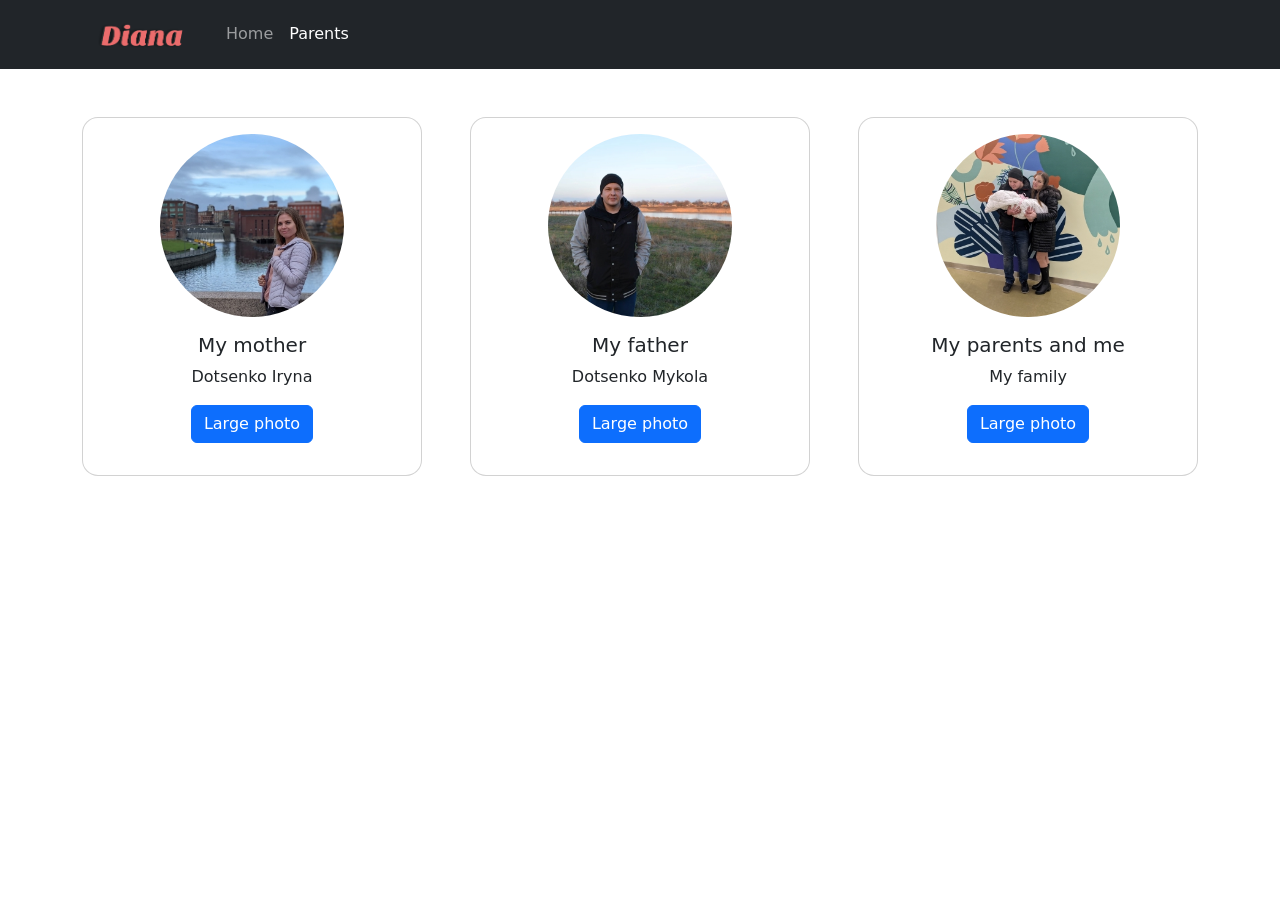
==== places.html @ b19a14c4 "Add files via upload" ====
<!DOCTYPE html>
<html lang="en">
  <head>
    <meta charset="UTF-8" />
    <meta name="viewport" content="width=device-width, initial-scale=1.0" />
    <title>My parents</title>
    <link
      rel="stylesheet"
      href="https://cdn.jsdelivr.net/npm/bootstrap@5.3.0-alpha2/dist/css/bootstrap.min.css"
      rel="stylesheet"
      integrity="sha384-aFq/bzH65dt+w6FI2ooMVUpc+21e0SRygnTpmBvdBgSdnuTN7QbdgL+OapgHtvPp"
      crossorigin="anonymous"
    />
    <script src="	https://cdn.jsdelivr.net/npm/bootstrap@5.3.0-alpha2/dist/js/bootstrap.bundle.min.js"></script>
    <link rel="apple-touch-icon" sizes="180x180" href="/apple-touch-icon.png" />
    <link rel="icon" type="image/png" sizes="32x32" href="/favicon-32x32.png" />
    <link rel="icon" type="image/png" sizes="16x16" href="/favicon-16x16.png" />
    <link rel="manifest" href="/site.webmanifest" />
    <style>
      .card {
        border-radius: 1em;
        text-align: center;
        padding: 1em;
      }
      .card:hover {
        background-color: rgba(0, 0, 0, 0.1);
      }
      .card img {
        border-radius: 50%;
        width: 60%;
        margin: auto;
      }
    </style>
  </head>
  <body>
    <nav class="navbar navbar-expand-lg navbar-dark bg-dark">
      <div class="container">
        <a class="navbar-brand p-0" href="/"
          ><img src="logo.png" alt="Logo" width="120"
        /></a>
        <button
          class="navbar-toggler"
          type="button"
          data-bs-toggle="collapse"
          data-bs-target="#navbarNav"
          aria-controls="navbarNav"
          aria-expanded="false"
          aria-label="Toggle navigation"
        >
          <span class="navbar-toggler-icon"></span>
        </button>
        <div class="collapse navbar-collapse" id="navbarNav">
          <ul class="navbar-nav">
            <li class="nav-item">
              <a class="nav-link" aria-current="page" href="#">Home</a>
            </li>
            <li class="nav-item">
              <a class="nav-link active" href="#">Parents</a>
            </li>
          </ul>
        </div>
      </div>
    </nav>
    <div class="container my-5">
      <div class="row row-cols-1 row-cols-md-2 row-cols-lg-3 g-5">
        <div class="col">
          <div class="card">
            <img src="img1.jpg" class="card-img-top" alt="My image" />
            <div class="card-body">
              <h5 class="card-title">My mother</h5>
              <p class="card-text">Dotsenko Iryna</p>
              <a href="img1-1.jpg" target="_blank" class="btn btn-primary"
                >Large photo</a
              >
            </div>
          </div>
        </div>
        <div class="col">
          <div class="card">
            <img src="img2.jpg" class="card-img-top" alt="My image" />
            <div class="card-body">
              <h5 class="card-title">My father</h5>
              <p class="card-text">Dotsenko Mykola</p>
              <a href="img2-2.jpg" target="_blank" class="btn btn-primary"
                >Large photo</a
              >
            </div>
          </div>
        </div>
        <div class="col">
          <div class="card">
            <img src="img3.jpg" class="card-img-top" alt="My image" />
            <div class="card-body">
              <h5 class="card-title">My parents and me</h5>
              <p class="card-text">My family</p>
              <a href="img3-3.jpg" target="_blank" class="btn btn-primary"
                >Large photo</a
              >
            </div>
          </div>
        </div>
      </div>
    </div>
  </body>
</html>
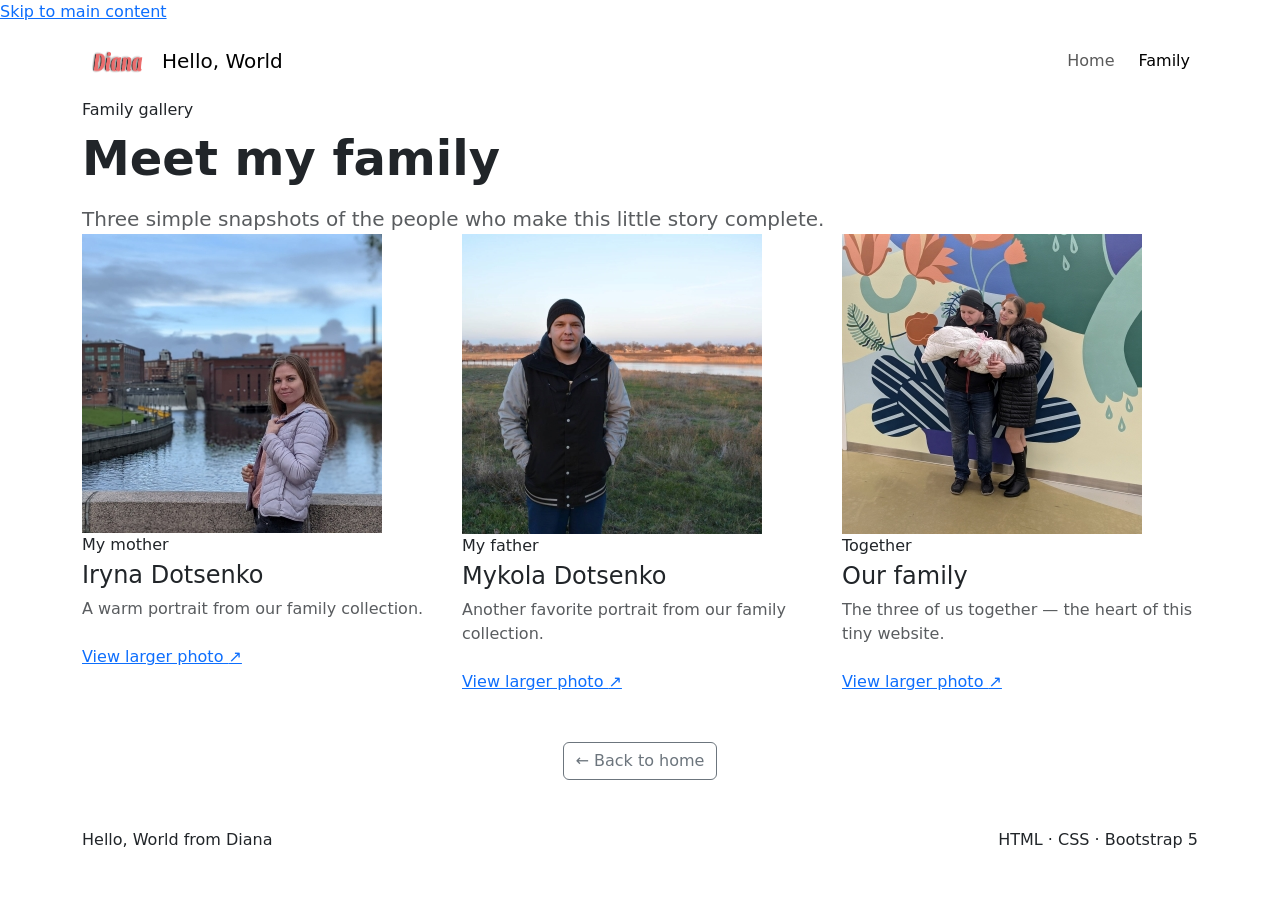
==== commit 37ba1304: "Redesign family gallery" ====
--- a/places.html
+++ b/places.html
@@ -1,105 +1,205 @@
-<!DOCTYPE html>
-<html lang="en">
-  <head>
-    <meta charset="UTF-8" />
-    <meta name="viewport" content="width=device-width, initial-scale=1.0" />
-    <title>My parents</title>
-    <link
-      rel="stylesheet"
-      href="https://cdn.jsdelivr.net/npm/bootstrap@5.3.0-alpha2/dist/css/bootstrap.min.css"
-      rel="stylesheet"
-      integrity="sha384-aFq/bzH65dt+w6FI2ooMVUpc+21e0SRygnTpmBvdBgSdnuTN7QbdgL+OapgHtvPp"
-      crossorigin="anonymous"
-    />
-    <script src="	https://cdn.jsdelivr.net/npm/bootstrap@5.3.0-alpha2/dist/js/bootstrap.bundle.min.js"></script>
-    <link rel="apple-touch-icon" sizes="180x180" href="/apple-touch-icon.png" />
-    <link rel="icon" type="image/png" sizes="32x32" href="/favicon-32x32.png" />
-    <link rel="icon" type="image/png" sizes="16x16" href="/favicon-16x16.png" />
-    <link rel="manifest" href="/site.webmanifest" />
-    <style>
-      .card {
-        border-radius: 1em;
-        text-align: center;
-        padding: 1em;
-      }
-      .card:hover {
-        background-color: rgba(0, 0, 0, 0.1);
-      }
-      .card img {
-        border-radius: 50%;
-        width: 60%;
-        margin: auto;
-      }
-    </style>
-  </head>
-  <body>
-    <nav class="navbar navbar-expand-lg navbar-dark bg-dark">
-      <div class="container">
-        <a class="navbar-brand p-0" href="/"
-          ><img src="logo.png" alt="Logo" width="120"
-        /></a>
-        <button
-          class="navbar-toggler"
-          type="button"
-          data-bs-toggle="collapse"
-          data-bs-target="#navbarNav"
-          aria-controls="navbarNav"
-          aria-expanded="false"
-          aria-label="Toggle navigation"
-        >
-          <span class="navbar-toggler-icon"></span>
-        </button>
-        <div class="collapse navbar-collapse" id="navbarNav">
-          <ul class="navbar-nav">
-            <li class="nav-item">
-              <a class="nav-link" aria-current="page" href="#">Home</a>
-            </li>
-            <li class="nav-item">
-              <a class="nav-link active" href="#">Parents</a>
-            </li>
-          </ul>
-        </div>
-      </div>
-    </nav>
-    <div class="container my-5">
-      <div class="row row-cols-1 row-cols-md-2 row-cols-lg-3 g-5">
-        <div class="col">
-          <div class="card">
-            <img src="img1.jpg" class="card-img-top" alt="My image" />
-            <div class="card-body">
-              <h5 class="card-title">My mother</h5>
-              <p class="card-text">Dotsenko Iryna</p>
-              <a href="img1-1.jpg" target="_blank" class="btn btn-primary"
-                >Large photo</a
-              >
-            </div>
-          </div>
-        </div>
-        <div class="col">
-          <div class="card">
-            <img src="img2.jpg" class="card-img-top" alt="My image" />
-            <div class="card-body">
-              <h5 class="card-title">My father</h5>
-              <p class="card-text">Dotsenko Mykola</p>
-              <a href="img2-2.jpg" target="_blank" class="btn btn-primary"
-                >Large photo</a
-              >
-            </div>
-          </div>
-        </div>
-        <div class="col">
-          <div class="card">
-            <img src="img3.jpg" class="card-img-top" alt="My image" />
-            <div class="card-body">
-              <h5 class="card-title">My parents and me</h5>
-              <p class="card-text">My family</p>
-              <a href="img3-3.jpg" target="_blank" class="btn btn-primary"
-                >Large photo</a
-              >
-            </div>
-          </div>
-        </div>
-      </div>
-    </div>
-  </body>
-</html>
+<!doctype html>
+<html lang="en">
+  <head>
+    <meta charset="utf-8">
+    <meta name="viewport" content="width=device-width, initial-scale=1">
+    <meta
+      name="description"
+      content="Meet Diana's family in this small, responsive family photo gallery."
+    >
+    <meta name="theme-color" content="#f7f3ee">
+    <title>Family | Hello, World from Diana</title>
+
+    <link rel="apple-touch-icon" sizes="180x180" href="apple-touch-icon.png">
+    <link rel="icon" type="image/png" sizes="32x32" href="favicon-32x32.png">
+    <link rel="icon" type="image/png" sizes="16x16" href="favicon-16x16.png">
+    <link rel="manifest" href="site.webmanifest">
+
+    <link
+      href="https://cdn.jsdelivr.net/npm/bootstrap@5.3.8/dist/css/bootstrap.min.css"
+      rel="stylesheet"
+      integrity="sha384-sRIl4kxILFvY47J16cr9ZwB07vP4J8+LH7qKQnuqkuIAvNWLzeN8tE5YBujZqJLB"
+      crossorigin="anonymous"
+    >
+    <link rel="stylesheet" href="styles.css">
+  </head>
+  <body>
+    <a class="skip-link" href="#main-content">Skip to main content</a>
+
+    <header class="site-header">
+      <nav class="navbar navbar-expand-md" aria-label="Primary navigation">
+        <div class="container">
+          <a class="navbar-brand d-flex align-items-center gap-2" href="index.html" aria-label="Hello, World from Diana — home">
+            <img class="brand-mark" src="logo.png" alt="" width="72" height="48">
+            <span>Hello, World</span>
+          </a>
+
+          <button
+            class="navbar-toggler"
+            type="button"
+            data-bs-toggle="collapse"
+            data-bs-target="#primaryNav"
+            aria-controls="primaryNav"
+            aria-expanded="false"
+            aria-label="Toggle navigation"
+          >
+            <span class="navbar-toggler-icon"></span>
+          </button>
+
+          <div class="collapse navbar-collapse" id="primaryNav">
+            <ul class="navbar-nav ms-auto align-items-md-center gap-md-2">
+              <li class="nav-item">
+                <a class="nav-link" href="index.html">Home</a>
+              </li>
+              <li class="nav-item">
+                <a class="nav-link active" aria-current="page" href="places.html">Family</a>
+              </li>
+            </ul>
+          </div>
+        </div>
+      </nav>
+    </header>
+
+    <main id="main-content">
+      <section class="page-intro">
+        <div class="container">
+          <div class="section-heading">
+            <p class="eyebrow mb-2">Family gallery</p>
+            <h1 class="display-5 fw-semibold mb-3">Meet my family</h1>
+            <p class="lead text-body-secondary mb-0">
+              Three simple snapshots of the people who make this little story complete.
+            </p>
+          </div>
+        </div>
+      </section>
+
+      <section class="pb-5" aria-label="Family photos">
+        <div class="container">
+          <div class="row g-4">
+            <div class="col-md-6 col-xl-4">
+              <article class="family-card h-100">
+                <a
+                  class="family-image-link"
+                  href="img1-1.jpg"
+                  target="_blank"
+                  rel="noopener noreferrer"
+                  aria-label="Open a larger photo of Iryna"
+                >
+                  <img
+                    class="family-image"
+                    src="img1.jpg"
+                    alt="Iryna, Diana's mother"
+                    loading="lazy"
+                    decoding="async"
+                  >
+                </a>
+                <div class="family-card-body">
+                  <p class="family-role mb-1">My mother</p>
+                  <h2 class="h4 mb-2">Iryna Dotsenko</h2>
+                  <p class="text-body-secondary mb-4">
+                    A warm portrait from our family collection.
+                  </p>
+                  <a
+                    class="card-link"
+                    href="img1-1.jpg"
+                    target="_blank"
+                    rel="noopener noreferrer"
+                  >
+                    View larger photo <span aria-hidden="true">↗</span>
+                  </a>
+                </div>
+              </article>
+            </div>
+
+            <div class="col-md-6 col-xl-4">
+              <article class="family-card h-100">
+                <a
+                  class="family-image-link"
+                  href="img2-2.jpg"
+                  target="_blank"
+                  rel="noopener noreferrer"
+                  aria-label="Open a larger photo of Mykola"
+                >
+                  <img
+                    class="family-image"
+                    src="img2.jpg"
+                    alt="Mykola, Diana's father"
+                    loading="lazy"
+                    decoding="async"
+                  >
+                </a>
+                <div class="family-card-body">
+                  <p class="family-role mb-1">My father</p>
+                  <h2 class="h4 mb-2">Mykola Dotsenko</h2>
+                  <p class="text-body-secondary mb-4">
+                    Another favorite portrait from our family collection.
+                  </p>
+                  <a
+                    class="card-link"
+                    href="img2-2.jpg"
+                    target="_blank"
+                    rel="noopener noreferrer"
+                  >
+                    View larger photo <span aria-hidden="true">↗</span>
+                  </a>
+                </div>
+              </article>
+            </div>
+
+            <div class="col-md-12 col-xl-4">
+              <article class="family-card h-100">
+                <a
+                  class="family-image-link"
+                  href="img3-3.jpg"
+                  target="_blank"
+                  rel="noopener noreferrer"
+                  aria-label="Open a larger family photo"
+                >
+                  <img
+                    class="family-image"
+                    src="img3.jpg"
+                    alt="Diana together with her parents"
+                    loading="lazy"
+                    decoding="async"
+                  >
+                </a>
+                <div class="family-card-body">
+                  <p class="family-role mb-1">Together</p>
+                  <h2 class="h4 mb-2">Our family</h2>
+                  <p class="text-body-secondary mb-4">
+                    The three of us together — the heart of this tiny website.
+                  </p>
+                  <a
+                    class="card-link"
+                    href="img3-3.jpg"
+                    target="_blank"
+                    rel="noopener noreferrer"
+                  >
+                    View larger photo <span aria-hidden="true">↗</span>
+                  </a>
+                </div>
+              </article>
+            </div>
+          </div>
+
+          <div class="text-center mt-5">
+            <a class="btn btn-outline-secondary" href="index.html">← Back to home</a>
+          </div>
+        </div>
+      </section>
+    </main>
+
+    <footer class="site-footer">
+      <div class="container d-flex flex-column flex-sm-row justify-content-between align-items-sm-center gap-2">
+        <p class="mb-0">Hello, World from Diana</p>
+        <p class="mb-0 footer-meta">HTML · CSS · Bootstrap 5</p>
+      </div>
+    </footer>
+
+    <script
+      src="https://cdn.jsdelivr.net/npm/bootstrap@5.3.8/dist/js/bootstrap.bundle.min.js"
+      integrity="sha384-FKyoEForCGlyvwx9Hj09JcYn3nv7wiPVlz7YYwJrWVcXK/BmnVDxM+D2scQbITxI"
+      crossorigin="anonymous"
+    ></script>
+  </body>
+</html>
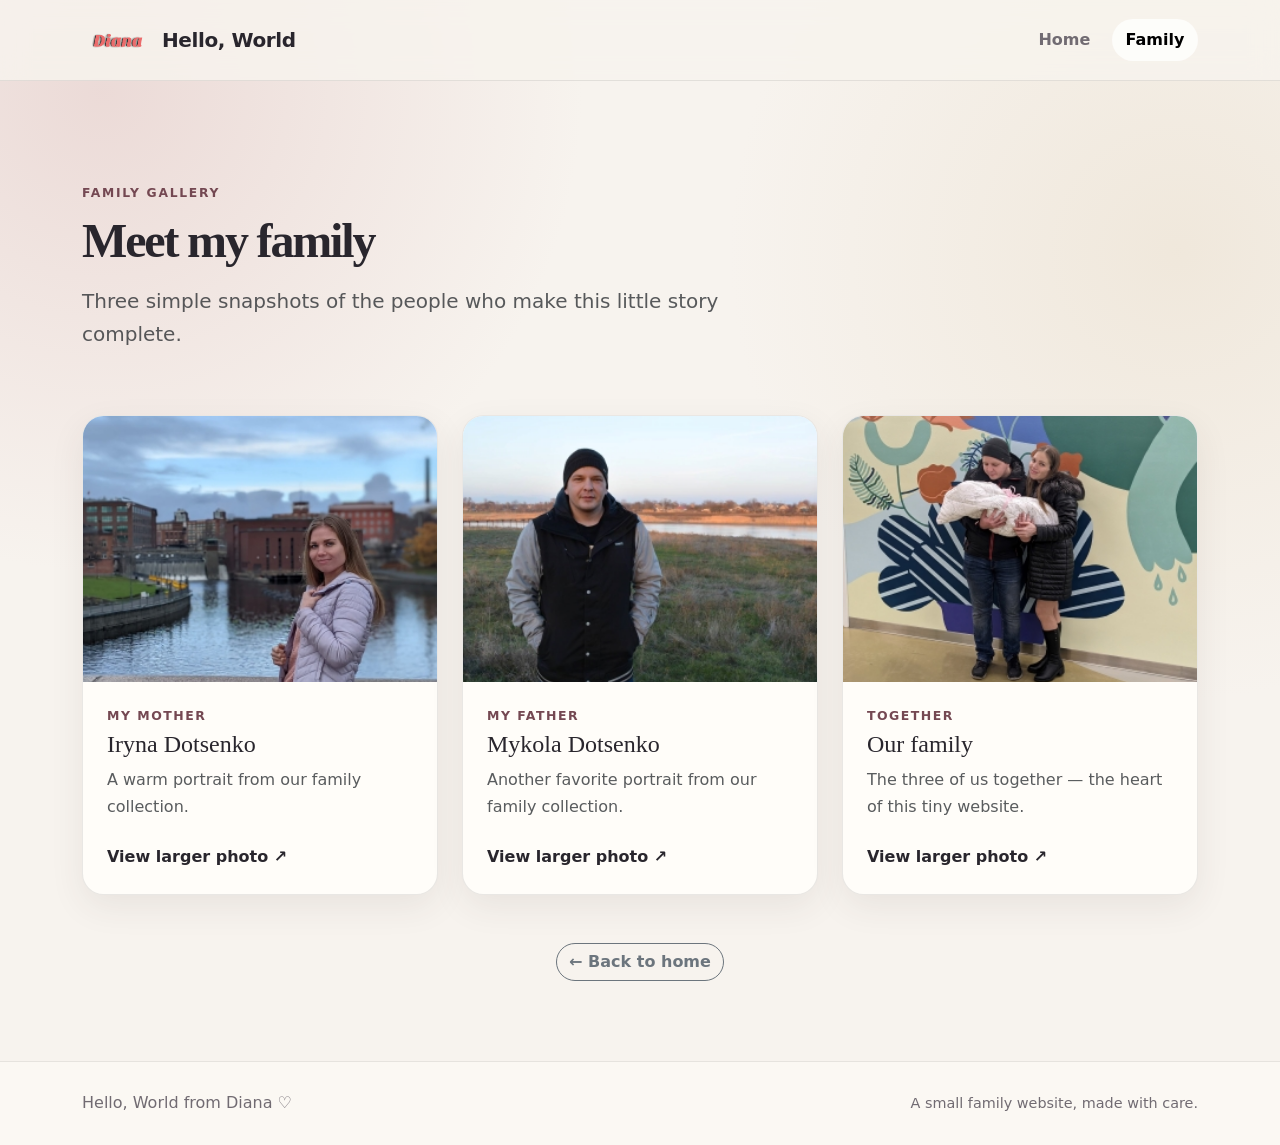
==== commit 378c689e: "Align family page tone and accessibility" ====
--- a/places.html
+++ b/places.html
@@ -5,9 +5,25 @@
     <meta name="viewport" content="width=device-width, initial-scale=1">
     <meta
       name="description"
-      content="Meet Diana's family in this small, responsive family photo gallery."
-    >
+      content="Meet Diana's family in this small, warm and responsive family photo gallery."
+    >
+    <meta name="robots" content="index,follow">
     <meta name="theme-color" content="#f7f3ee">
+    <meta name="color-scheme" content="light">
+
+    <meta property="og:title" content="Family | Hello, World from Diana">
+    <meta
+      property="og:description"
+      content="Meet the people at the heart of Diana's little family website."
+    >
+    <meta property="og:type" content="website">
+    <meta name="twitter:card" content="summary">
+    <meta name="twitter:title" content="Family | Hello, World from Diana">
+    <meta
+      name="twitter:description"
+      content="Meet the people at the heart of Diana's little family website."
+    >
+
     <title>Family | Hello, World from Diana</title>
 
     <link rel="apple-touch-icon" sizes="180x180" href="apple-touch-icon.png">
@@ -29,7 +45,11 @@
     <header class="site-header">
       <nav class="navbar navbar-expand-md" aria-label="Primary navigation">
         <div class="container">
-          <a class="navbar-brand d-flex align-items-center gap-2" href="index.html" aria-label="Hello, World from Diana — home">
+          <a
+            class="navbar-brand d-flex align-items-center gap-2"
+            href="index.html"
+            aria-label="Hello, World from Diana — home"
+          >
             <img class="brand-mark" src="logo.png" alt="" width="72" height="48">
             <span>Hello, World</span>
           </a>
@@ -52,7 +72,9 @@
                 <a class="nav-link" href="index.html">Home</a>
               </li>
               <li class="nav-item">
-                <a class="nav-link active" aria-current="page" href="places.html">Family</a>
+                <a class="nav-link active" aria-current="page" href="places.html">
+                  Family
+                </a>
               </li>
             </ul>
           </div>
@@ -83,7 +105,7 @@
                   href="img1-1.jpg"
                   target="_blank"
                   rel="noopener noreferrer"
-                  aria-label="Open a larger photo of Iryna"
+                  aria-label="Open a larger photo of Iryna in a new tab"
                 >
                   <img
                     class="family-image"
@@ -104,8 +126,10 @@
                     href="img1-1.jpg"
                     target="_blank"
                     rel="noopener noreferrer"
+                    aria-label="View a larger photo of Iryna in a new tab"
                   >
                     View larger photo <span aria-hidden="true">↗</span>
+                    <span class="visually-hidden">(opens in a new tab)</span>
                   </a>
                 </div>
               </article>
@@ -118,7 +142,7 @@
                   href="img2-2.jpg"
                   target="_blank"
                   rel="noopener noreferrer"
-                  aria-label="Open a larger photo of Mykola"
+                  aria-label="Open a larger photo of Mykola in a new tab"
                 >
                   <img
                     class="family-image"
@@ -139,8 +163,10 @@
                     href="img2-2.jpg"
                     target="_blank"
                     rel="noopener noreferrer"
+                    aria-label="View a larger photo of Mykola in a new tab"
                   >
                     View larger photo <span aria-hidden="true">↗</span>
+                    <span class="visually-hidden">(opens in a new tab)</span>
                   </a>
                 </div>
               </article>
@@ -153,7 +179,7 @@
                   href="img3-3.jpg"
                   target="_blank"
                   rel="noopener noreferrer"
-                  aria-label="Open a larger family photo"
+                  aria-label="Open a larger family photo in a new tab"
                 >
                   <img
                     class="family-image"
@@ -174,8 +200,10 @@
                     href="img3-3.jpg"
                     target="_blank"
                     rel="noopener noreferrer"
+                    aria-label="View a larger family photo in a new tab"
                   >
                     View larger photo <span aria-hidden="true">↗</span>
+                    <span class="visually-hidden">(opens in a new tab)</span>
                   </a>
                 </div>
               </article>
@@ -190,9 +218,11 @@
     </main>
 
     <footer class="site-footer">
-      <div class="container d-flex flex-column flex-sm-row justify-content-between align-items-sm-center gap-2">
-        <p class="mb-0">Hello, World from Diana</p>
-        <p class="mb-0 footer-meta">HTML · CSS · Bootstrap 5</p>
+      <div
+        class="container d-flex flex-column flex-sm-row justify-content-between align-items-sm-center gap-2"
+      >
+        <p class="mb-0">Hello, World from Diana <span aria-hidden="true">♡</span></p>
+        <p class="mb-0 footer-meta">A small family website, made with care.</p>
       </div>
     </footer>
 
--- a/styles.css
+++ b/styles.css
@@ -0,0 +1,486 @@
+:root {
+  --page-bg: #f7f3ee;
+  --surface: #fffdf9;
+  --surface-strong: #ffffff;
+  --ink: #29262d;
+  --muted: #716b72;
+  --brand: #9a6570;
+  --brand-dark: #744852;
+  --brand-soft: #ead7d4;
+  --cream: #eee5d7;
+  --line: rgba(41, 38, 45, 0.1);
+  --shadow-sm: 0 12px 34px rgba(70, 50, 54, 0.08);
+  --shadow-lg: 0 32px 90px rgba(70, 50, 54, 0.13);
+  --radius-lg: 2rem;
+  --radius-md: 1.35rem;
+}
+
+html {
+  scroll-behavior: smooth;
+}
+
+body {
+  min-height: 100vh;
+  margin: 0;
+  color: var(--ink);
+  background:
+    radial-gradient(circle at 8% 8%, rgba(234, 215, 212, 0.88), transparent 30rem),
+    radial-gradient(circle at 92% 22%, rgba(238, 229, 215, 0.8), transparent 28rem),
+    var(--page-bg);
+  font-family:
+    Inter, ui-sans-serif, system-ui, -apple-system, BlinkMacSystemFont, "Segoe UI",
+    sans-serif;
+  line-height: 1.65;
+}
+
+h1,
+h2,
+.display-4,
+.display-5,
+.display-6 {
+  font-family: Georgia, "Times New Roman", serif;
+}
+
+a {
+  text-underline-offset: 0.2em;
+}
+
+img {
+  max-width: 100%;
+}
+
+.skip-link {
+  position: fixed;
+  top: 0.75rem;
+  left: 0.75rem;
+  z-index: 2000;
+  transform: translateY(-180%);
+  border-radius: 0.75rem;
+  padding: 0.65rem 0.9rem;
+  color: #fff;
+  background: var(--ink);
+  text-decoration: none;
+}
+
+.skip-link:focus {
+  transform: translateY(0);
+}
+
+:focus-visible {
+  outline: 3px solid rgba(154, 101, 112, 0.48);
+  outline-offset: 3px;
+}
+
+.site-header {
+  position: relative;
+  z-index: 20;
+  border-bottom: 1px solid var(--line);
+  background: rgba(247, 243, 238, 0.84);
+  backdrop-filter: blur(14px);
+}
+
+.navbar {
+  min-height: 5rem;
+}
+
+.navbar-brand {
+  color: var(--ink);
+  font-weight: 750;
+  letter-spacing: -0.02em;
+}
+
+.navbar-brand:hover,
+.navbar-brand:focus {
+  color: var(--brand-dark);
+}
+
+.brand-mark {
+  width: 4.5rem;
+  height: 3rem;
+  object-fit: contain;
+}
+
+.nav-link {
+  border-radius: 999px;
+  padding: 0.5rem 0.85rem !important;
+  color: var(--muted);
+  font-weight: 650;
+}
+
+.nav-link:hover,
+.nav-link:focus,
+.nav-link.active {
+  color: var(--ink);
+  background: rgba(255, 255, 255, 0.74);
+}
+
+.hero-section {
+  padding: clamp(2rem, 6vw, 5.5rem) 0;
+}
+
+.hero-card {
+  position: relative;
+  overflow: hidden;
+  isolation: isolate;
+  border: 1px solid rgba(255, 255, 255, 0.74);
+  border-radius: var(--radius-lg);
+  padding: clamp(1.5rem, 4vw, 4.5rem);
+  background: rgba(255, 253, 249, 0.82);
+  box-shadow: var(--shadow-lg);
+  backdrop-filter: blur(12px);
+}
+
+.hero-decoration {
+  position: absolute;
+  z-index: -1;
+  border-radius: 50%;
+  pointer-events: none;
+}
+
+.hero-decoration-one {
+  top: -6rem;
+  right: -5rem;
+  width: 18rem;
+  height: 18rem;
+  background: rgba(234, 215, 212, 0.72);
+}
+
+.hero-decoration-two {
+  bottom: -7rem;
+  left: 26%;
+  width: 16rem;
+  height: 16rem;
+  background: rgba(238, 229, 215, 0.78);
+}
+
+.hero-card h1,
+.page-intro h1,
+.section-heading h2,
+.story-section h2 {
+  letter-spacing: -0.045em;
+}
+
+.hero-copy {
+  max-width: 39rem;
+  color: var(--muted);
+}
+
+.eyebrow {
+  color: var(--brand-dark);
+  font-size: 0.77rem;
+  font-weight: 800;
+  letter-spacing: 0.14em;
+  text-transform: uppercase;
+}
+
+.hero-photo-wrap {
+  position: relative;
+  width: min(100%, 29rem);
+  aspect-ratio: 1;
+}
+
+.hero-photo-wrap::before {
+  position: absolute;
+  inset: -0.8rem;
+  z-index: -1;
+  border-radius: 48% 52% 54% 46% / 46% 44% 56% 54%;
+  background: linear-gradient(135deg, var(--brand-soft), var(--cream));
+  content: "";
+  transform: rotate(-4deg);
+}
+
+.hero-photo {
+  width: 100%;
+  height: 100%;
+  border: 0.45rem solid rgba(255, 255, 255, 0.92);
+  border-radius: 46% 54% 49% 51% / 51% 43% 57% 49%;
+  object-fit: cover;
+  box-shadow: var(--shadow-sm);
+}
+
+.photo-sticker {
+  position: absolute;
+  right: -0.6rem;
+  bottom: 1.25rem;
+  z-index: 2;
+  transform: rotate(-5deg);
+  border: 1px solid rgba(116, 72, 82, 0.12);
+  border-radius: 999px;
+  padding: 0.55rem 0.85rem;
+  color: var(--brand-dark);
+  background: rgba(255, 253, 249, 0.94);
+  box-shadow: var(--shadow-sm);
+  font-family: Georgia, "Times New Roman", serif;
+  font-size: 0.94rem;
+  font-style: italic;
+}
+
+.btn {
+  border-radius: 999px;
+  font-weight: 700;
+}
+
+.btn-brand {
+  border-color: var(--brand);
+  color: #fff;
+  background: var(--brand);
+}
+
+.btn-brand:hover,
+.btn-brand:focus-visible {
+  border-color: var(--brand-dark);
+  color: #fff;
+  background: var(--brand-dark);
+}
+
+.btn-soft {
+  border-color: rgba(116, 72, 82, 0.12);
+  color: var(--brand-dark);
+  background: rgba(234, 215, 212, 0.62);
+}
+
+.btn-soft:hover,
+.btn-soft:focus-visible {
+  border-color: rgba(116, 72, 82, 0.2);
+  color: var(--brand-dark);
+  background: rgba(234, 215, 212, 0.9);
+}
+
+.section-space {
+  padding: 1rem 0 clamp(4rem, 8vw, 7rem);
+}
+
+.section-heading {
+  max-width: 46rem;
+}
+
+.story-note {
+  position: relative;
+  border-left: 3px solid var(--brand-soft);
+  padding: 1.25rem 0 1.25rem 1.75rem;
+}
+
+.story-note::before {
+  position: absolute;
+  top: -0.45rem;
+  left: 1.35rem;
+  color: rgba(154, 101, 112, 0.2);
+  content: "“";
+  font-family: Georgia, "Times New Roman", serif;
+  font-size: 5rem;
+  line-height: 1;
+}
+
+.story-copy {
+  position: relative;
+  max-width: 44rem;
+  color: var(--muted);
+  font-size: clamp(1.05rem, 2vw, 1.22rem);
+}
+
+.story-signature {
+  color: var(--brand-dark);
+  font-family: Georgia, "Times New Roman", serif;
+  font-style: italic;
+}
+
+.memory-grid {
+  display: grid;
+  grid-template-columns: 1.1fr 0.9fr;
+  grid-template-rows: repeat(2, minmax(13rem, 1fr));
+  gap: 1rem;
+  max-width: 62rem;
+  margin-inline: auto;
+}
+
+.memory-card {
+  position: relative;
+  display: block;
+  overflow: hidden;
+  min-height: 13rem;
+  border: 1px solid rgba(255, 255, 255, 0.7);
+  border-radius: var(--radius-md);
+  background: var(--cream);
+  box-shadow: var(--shadow-sm);
+}
+
+.memory-card-tall {
+  grid-row: 1 / 3;
+}
+
+.memory-card img {
+  width: 100%;
+  height: 100%;
+  object-fit: cover;
+  transition: transform 220ms ease;
+}
+
+.memory-card::after {
+  position: absolute;
+  inset: 0;
+  background: linear-gradient(to top, rgba(30, 26, 29, 0.45), transparent 55%);
+  content: "";
+}
+
+.memory-caption {
+  position: absolute;
+  bottom: 1rem;
+  left: 1rem;
+  z-index: 2;
+  border-radius: 999px;
+  padding: 0.35rem 0.7rem;
+  color: #fff;
+  background: rgba(41, 38, 45, 0.42);
+  backdrop-filter: blur(8px);
+  font-size: 0.9rem;
+  font-weight: 750;
+}
+
+.family-preview {
+  display: flex;
+  align-items: center;
+  justify-content: space-between;
+  gap: 2rem;
+  border: 1px solid var(--line);
+  border-radius: var(--radius-lg);
+  padding: clamp(1.5rem, 4vw, 3rem);
+  background: var(--surface-strong);
+  box-shadow: var(--shadow-sm);
+}
+
+.page-intro {
+  padding: clamp(3rem, 8vw, 6.5rem) 0 clamp(2rem, 5vw, 4rem);
+}
+
+.family-card {
+  overflow: hidden;
+  border: 1px solid var(--line);
+  border-radius: var(--radius-md);
+  background: var(--surface);
+  box-shadow: var(--shadow-sm);
+}
+
+.family-image-link {
+  display: block;
+  overflow: hidden;
+  aspect-ratio: 4 / 3;
+  background: #e8e0d7;
+}
+
+.family-image {
+  width: 100%;
+  height: 100%;
+  object-fit: cover;
+  transition: transform 220ms ease;
+}
+
+.family-card-body {
+  padding: 1.5rem;
+}
+
+.family-role {
+  color: var(--brand-dark);
+  font-size: 0.78rem;
+  font-weight: 800;
+  letter-spacing: 0.12em;
+  text-transform: uppercase;
+}
+
+.card-link {
+  color: var(--ink);
+  font-weight: 750;
+  text-decoration: none;
+}
+
+.card-link:hover,
+.card-link:focus {
+  color: var(--brand-dark);
+  text-decoration: underline;
+}
+
+.site-footer {
+  margin-top: 2rem;
+  border-top: 1px solid var(--line);
+  padding: 1.75rem 0;
+  color: var(--muted);
+  background: rgba(255, 253, 249, 0.52);
+}
+
+.footer-meta {
+  font-size: 0.9rem;
+}
+
+@media (hover: hover) {
+  .family-card,
+  .memory-card {
+    transition:
+      transform 180ms ease,
+      box-shadow 180ms ease;
+  }
+
+  .family-card:hover,
+  .memory-card:hover {
+    transform: translateY(-4px);
+    box-shadow: var(--shadow-lg);
+  }
+
+  .family-image-link:hover .family-image,
+  .memory-card:hover img {
+    transform: scale(1.035);
+  }
+}
+
+@media (max-width: 767.98px) {
+  .navbar-collapse {
+    padding-top: 0.75rem;
+    padding-bottom: 0.5rem;
+  }
+
+  .hero-card {
+    text-align: center;
+  }
+
+  .hero-copy {
+    margin-inline: auto;
+  }
+
+  .photo-sticker {
+    right: 0;
+  }
+
+  .story-note {
+    margin-top: 0.5rem;
+  }
+
+  .memory-grid {
+    grid-template-columns: 1fr;
+    grid-template-rows: none;
+  }
+
+  .memory-card,
+  .memory-card-tall {
+    grid-row: auto;
+    min-height: 16rem;
+    aspect-ratio: 4 / 3;
+  }
+
+  .family-preview {
+    align-items: stretch;
+    flex-direction: column;
+  }
+}
+
+@media (prefers-reduced-motion: reduce) {
+  html {
+    scroll-behavior: auto;
+  }
+
+  *,
+  *::before,
+  *::after {
+    scroll-behavior: auto !important;
+    transition-duration: 0.01ms !important;
+    animation-duration: 0.01ms !important;
+    animation-iteration-count: 1 !important;
+  }
+}
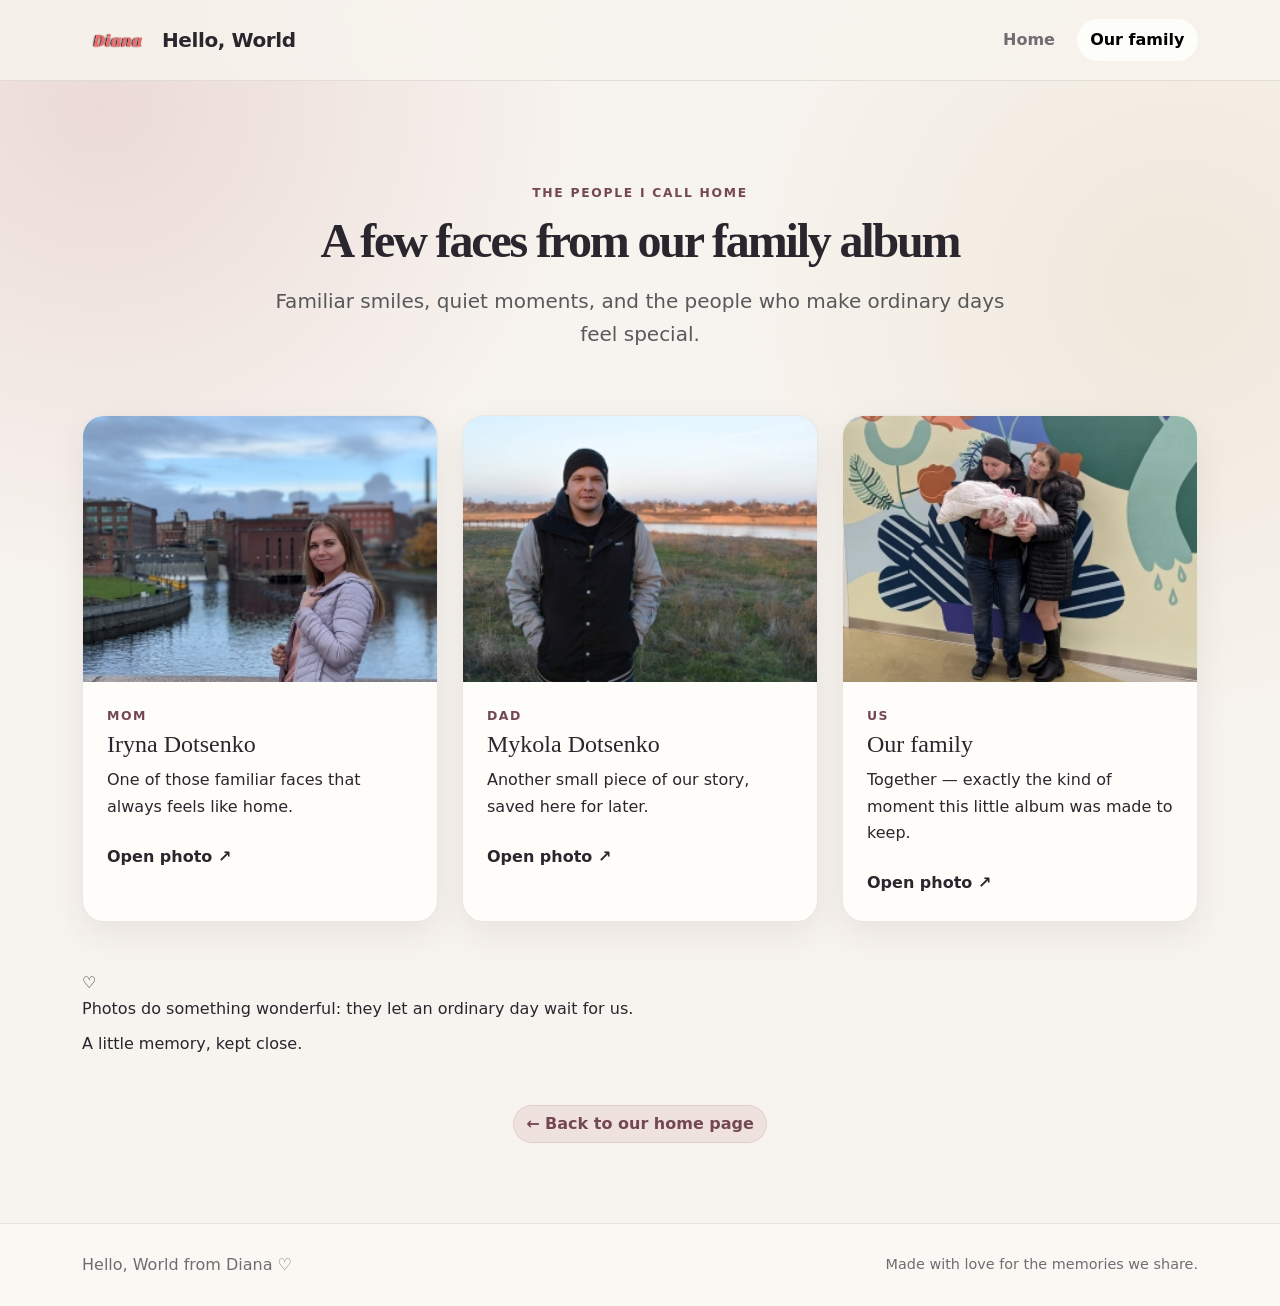
==== commit 5354bb31: "Turn the family gallery into a warmer photo album" ====
--- a/places.html
+++ b/places.html
@@ -5,26 +5,26 @@
     <meta name="viewport" content="width=device-width, initial-scale=1">
     <meta
       name="description"
-      content="Meet Diana's family in this small, warm and responsive family photo gallery."
+      content="Meet Diana's family in a warm little photo album filled with familiar faces and favorite memories."
     >
     <meta name="robots" content="index,follow">
-    <meta name="theme-color" content="#f7f3ee">
+    <meta name="theme-color" content="#fbf6ef">
     <meta name="color-scheme" content="light">
 
-    <meta property="og:title" content="Family | Hello, World from Diana">
+    <meta property="og:title" content="Our Family | Hello, World from Diana">
     <meta
       property="og:description"
-      content="Meet the people at the heart of Diana's little family website."
+      content="A few familiar faces from Diana's little family album on the web."
     >
     <meta property="og:type" content="website">
     <meta name="twitter:card" content="summary">
-    <meta name="twitter:title" content="Family | Hello, World from Diana">
+    <meta name="twitter:title" content="Our Family | Hello, World from Diana">
     <meta
       name="twitter:description"
-      content="Meet the people at the heart of Diana's little family website."
-    >
-
-    <title>Family | Hello, World from Diana</title>
+      content="A few familiar faces from Diana's little family album on the web."
+    >
+
+    <title>Our Family | Hello, World from Diana</title>
 
     <link rel="apple-touch-icon" sizes="180x180" href="apple-touch-icon.png">
     <link rel="icon" type="image/png" sizes="32x32" href="favicon-32x32.png">
@@ -73,7 +73,7 @@
               </li>
               <li class="nav-item">
                 <a class="nav-link active" aria-current="page" href="places.html">
-                  Family
+                  Our family
                 </a>
               </li>
             </ul>
@@ -85,11 +85,12 @@
     <main id="main-content">
       <section class="page-intro">
         <div class="container">
-          <div class="section-heading">
-            <p class="eyebrow mb-2">Family gallery</p>
-            <h1 class="display-5 fw-semibold mb-3">Meet my family</h1>
+          <div class="section-heading text-center mx-auto">
+            <p class="eyebrow mb-2">The people I call home</p>
+            <h1 class="display-5 fw-semibold mb-3">A few faces from our family album</h1>
             <p class="lead text-body-secondary mb-0">
-              Three simple snapshots of the people who make this little story complete.
+              Familiar smiles, quiet moments, and the people who make ordinary days
+              feel special.
             </p>
           </div>
         </div>
@@ -97,9 +98,9 @@
 
       <section class="pb-5" aria-label="Family photos">
         <div class="container">
-          <div class="row g-4">
+          <div class="row g-4 family-album-row">
             <div class="col-md-6 col-xl-4">
-              <article class="family-card h-100">
+              <article class="family-card family-card-left h-100">
                 <a
                   class="family-image-link"
                   href="img1-1.jpg"
@@ -116,10 +117,10 @@
                   >
                 </a>
                 <div class="family-card-body">
-                  <p class="family-role mb-1">My mother</p>
+                  <p class="family-role mb-1">Mom</p>
                   <h2 class="h4 mb-2">Iryna Dotsenko</h2>
-                  <p class="text-body-secondary mb-4">
-                    A warm portrait from our family collection.
+                  <p class="family-memory mb-4">
+                    One of those familiar faces that always feels like home.
                   </p>
                   <a
                     class="card-link"
@@ -128,7 +129,7 @@
                     rel="noopener noreferrer"
                     aria-label="View a larger photo of Iryna in a new tab"
                   >
-                    View larger photo <span aria-hidden="true">↗</span>
+                    Open photo <span aria-hidden="true">↗</span>
                     <span class="visually-hidden">(opens in a new tab)</span>
                   </a>
                 </div>
@@ -136,7 +137,7 @@
             </div>
 
             <div class="col-md-6 col-xl-4">
-              <article class="family-card h-100">
+              <article class="family-card family-card-center h-100">
                 <a
                   class="family-image-link"
                   href="img2-2.jpg"
@@ -153,10 +154,10 @@
                   >
                 </a>
                 <div class="family-card-body">
-                  <p class="family-role mb-1">My father</p>
+                  <p class="family-role mb-1">Dad</p>
                   <h2 class="h4 mb-2">Mykola Dotsenko</h2>
-                  <p class="text-body-secondary mb-4">
-                    Another favorite portrait from our family collection.
+                  <p class="family-memory mb-4">
+                    Another small piece of our story, saved here for later.
                   </p>
                   <a
                     class="card-link"
@@ -165,7 +166,7 @@
                     rel="noopener noreferrer"
                     aria-label="View a larger photo of Mykola in a new tab"
                   >
-                    View larger photo <span aria-hidden="true">↗</span>
+                    Open photo <span aria-hidden="true">↗</span>
                     <span class="visually-hidden">(opens in a new tab)</span>
                   </a>
                 </div>
@@ -173,7 +174,7 @@
             </div>
 
             <div class="col-md-12 col-xl-4">
-              <article class="family-card h-100">
+              <article class="family-card family-card-right h-100">
                 <a
                   class="family-image-link"
                   href="img3-3.jpg"
@@ -190,10 +191,10 @@
                   >
                 </a>
                 <div class="family-card-body">
-                  <p class="family-role mb-1">Together</p>
+                  <p class="family-role mb-1">Us</p>
                   <h2 class="h4 mb-2">Our family</h2>
-                  <p class="text-body-secondary mb-4">
-                    The three of us together — the heart of this tiny website.
+                  <p class="family-memory mb-4">
+                    Together — exactly the kind of moment this little album was made to keep.
                   </p>
                   <a
                     class="card-link"
@@ -202,7 +203,7 @@
                     rel="noopener noreferrer"
                     aria-label="View a larger family photo in a new tab"
                   >
-                    View larger photo <span aria-hidden="true">↗</span>
+                    Open photo <span aria-hidden="true">↗</span>
                     <span class="visually-hidden">(opens in a new tab)</span>
                   </a>
                 </div>
@@ -210,8 +211,16 @@
             </div>
           </div>
 
+          <div class="album-note mx-auto mt-5">
+            <span class="album-note-heart" aria-hidden="true">♡</span>
+            <p class="mb-2">
+              Photos do something wonderful: they let an ordinary day wait for us.
+            </p>
+            <p class="mb-0 album-note-signature">A little memory, kept close.</p>
+          </div>
+
           <div class="text-center mt-5">
-            <a class="btn btn-outline-secondary" href="index.html">← Back to home</a>
+            <a class="btn btn-soft" href="index.html">← Back to our home page</a>
           </div>
         </div>
       </section>
@@ -222,7 +231,7 @@
         class="container d-flex flex-column flex-sm-row justify-content-between align-items-sm-center gap-2"
       >
         <p class="mb-0">Hello, World from Diana <span aria-hidden="true">♡</span></p>
-        <p class="mb-0 footer-meta">A small family website, made with care.</p>
+        <p class="mb-0 footer-meta">Made with love for the memories we share.</p>
       </div>
     </footer>
 
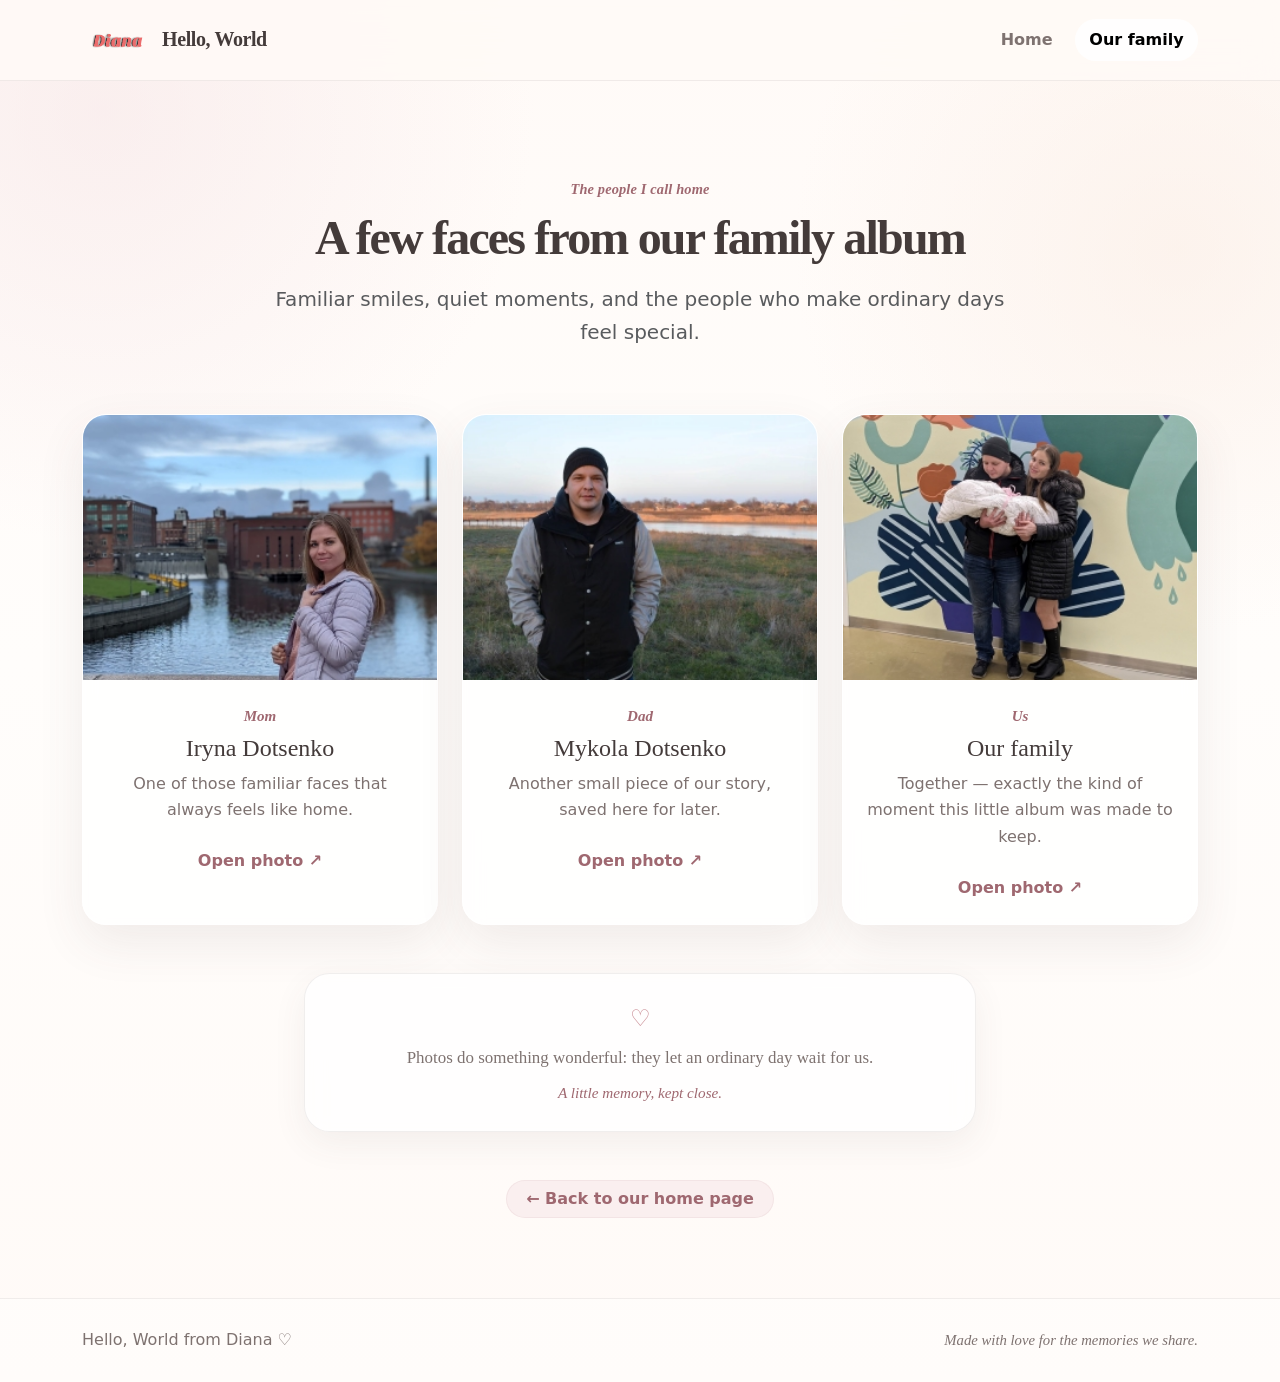
==== commit d9c749cb: "Sync browser theme color with page background" ====
--- a/places.html
+++ b/places.html
@@ -8,7 +8,7 @@
       content="Meet Diana's family in a warm little photo album filled with familiar faces and favorite memories."
     >
     <meta name="robots" content="index,follow">
-    <meta name="theme-color" content="#fbf6ef">
+    <meta name="theme-color" content="#fffaf7">
     <meta name="color-scheme" content="light">
 
     <meta property="og:title" content="Our Family | Hello, World from Diana">
--- a/styles.css
+++ b/styles.css
@@ -1,486 +1,111 @@
 :root {
-  --page-bg: #f7f3ee;
-  --surface: #fffdf9;
-  --surface-strong: #ffffff;
-  --ink: #29262d;
-  --muted: #716b72;
-  --brand: #9a6570;
-  --brand-dark: #744852;
-  --brand-soft: #ead7d4;
-  --cream: #eee5d7;
-  --line: rgba(41, 38, 45, 0.1);
-  --shadow-sm: 0 12px 34px rgba(70, 50, 54, 0.08);
-  --shadow-lg: 0 32px 90px rgba(70, 50, 54, 0.13);
+  --page-bg: #fffaf7;
+  --surface: #fffefe;
+  --surface-soft: #fff8f5;
+  --ink: #443b3a;
+  --muted: #7e7270;
+  --brand: #c88992;
+  --brand-dark: #9f6870;
+  --brand-soft: #f5e3e5;
+  --peach-soft: #faece3;
+  --cream-soft: #fbf4eb;
+  --line: rgba(68, 59, 58, 0.08);
+  --shadow-sm: 0 12px 34px rgba(90, 69, 66, 0.07);
+  --shadow-md: 0 18px 48px rgba(90, 69, 66, 0.09);
+  --shadow-lg: 0 28px 72px rgba(90, 69, 66, 0.11);
   --radius-lg: 2rem;
-  --radius-md: 1.35rem;
+  --radius-md: 1.4rem;
 }
-
-html {
-  scroll-behavior: smooth;
-}
-
+html { scroll-behavior: smooth; }
 body {
   min-height: 100vh;
   margin: 0;
   color: var(--ink);
   background:
-    radial-gradient(circle at 8% 8%, rgba(234, 215, 212, 0.88), transparent 30rem),
-    radial-gradient(circle at 92% 22%, rgba(238, 229, 215, 0.8), transparent 28rem),
-    var(--page-bg);
-  font-family:
-    Inter, ui-sans-serif, system-ui, -apple-system, BlinkMacSystemFont, "Segoe UI",
-    sans-serif;
-  line-height: 1.65;
+    radial-gradient(circle at 8% 8%, rgba(245, 227, 229, 0.5), transparent 27rem),
+    radial-gradient(circle at 92% 18%, rgba(250, 236, 227, 0.55), transparent 24rem),
+    linear-gradient(180deg, #fffaf7 0%, #fffdfb 48%, #fffaf7 100%);
+  font-family: Inter, ui-sans-serif, system-ui, -apple-system, BlinkMacSystemFont, "Segoe UI", sans-serif;
+  line-height: 1.68;
 }
-
-h1,
-h2,
-.display-4,
-.display-5,
-.display-6 {
-  font-family: Georgia, "Times New Roman", serif;
+h1,h2,.display-4,.display-5,.display-6 { font-family: Georgia, "Times New Roman", serif; font-weight: 600; }
+a { text-underline-offset: 0.2em; }
+img { max-width: 100%; }
+.skip-link { position: fixed; top: .75rem; left: .75rem; z-index: 2000; transform: translateY(-180%); border-radius: .75rem; padding: .65rem .9rem; color: #fff; background: var(--ink); text-decoration: none; }
+.skip-link:focus { transform: translateY(0); }
+:focus-visible { outline: 3px solid rgba(200,137,146,.42); outline-offset: 3px; }
+.site-header { position: relative; z-index: 20; border-bottom: 1px solid var(--line); background: rgba(255,250,247,.9); backdrop-filter: blur(16px); }
+.navbar { min-height: 5rem; }
+.navbar-brand { color: var(--ink); font-family: Georgia, "Times New Roman", serif; font-weight: 700; letter-spacing: -.02em; }
+.navbar-brand:hover,.navbar-brand:focus { color: var(--brand-dark); }
+.brand-mark { width: 4.5rem; height: 3rem; object-fit: contain; }
+.nav-link { border-radius: 999px; padding: .5rem .9rem !important; color: var(--muted); font-weight: 650; }
+.nav-link:hover,.nav-link:focus,.nav-link.active { color: var(--brand-dark); background: rgba(255,255,255,.82); }
+.hero-section { padding: clamp(2rem,6vw,5rem) 0; }
+.hero-card { position: relative; overflow: hidden; isolation: isolate; border: 1px solid rgba(255,255,255,.9); border-radius: var(--radius-lg); padding: clamp(1.6rem,4vw,4.3rem); background: rgba(255,254,253,.86); box-shadow: var(--shadow-lg); backdrop-filter: blur(16px); }
+.hero-decoration { position: absolute; z-index: -1; border-radius: 50%; pointer-events: none; filter: blur(2px); }
+.hero-decoration-one { top: -6rem; right: -5rem; width: 18rem; height: 18rem; background: rgba(245,227,229,.58); }
+.hero-decoration-two { bottom: -7rem; left: 26%; width: 16rem; height: 16rem; background: rgba(250,236,227,.5); }
+.hero-card h1,.page-intro h1,.section-heading h2,.story-section h2 { letter-spacing: -.038em; }
+.hero-copy { max-width: 40rem; color: var(--muted); }
+.eyebrow { color: var(--brand-dark); font-family: Georgia, "Times New Roman", serif; font-size: .9rem; font-style: italic; font-weight: 600; letter-spacing: .01em; }
+.hero-photo-wrap { position: relative; width: min(100%,29rem); aspect-ratio: 1; }
+.hero-photo-wrap::before { position: absolute; inset: -.85rem; z-index: -1; border-radius: 46% 54% 52% 48% / 49% 45% 55% 51%; background: linear-gradient(135deg,var(--brand-soft),var(--peach-soft)); content: ""; transform: rotate(-2deg); }
+.hero-photo-wrap::after { display: none; }
+.hero-photo { width: 100%; height: 100%; border: .38rem solid rgba(255,255,255,.95); border-radius: 44% 56% 48% 52% / 52% 44% 56% 48%; object-fit: cover; box-shadow: var(--shadow-md); }
+.photo-sticker { position: absolute; right: 0; bottom: 1.2rem; z-index: 2; transform: rotate(-2deg); border: 1px solid rgba(159,104,112,.08); border-radius: 999px; padding: .55rem .8rem; color: var(--brand-dark); background: rgba(255,255,255,.9); box-shadow: var(--shadow-sm); font-family: Georgia, "Times New Roman", serif; font-size: .95rem; font-style: italic; backdrop-filter: blur(10px); }
+.btn { border-radius: 999px; padding-inline: 1.2rem; font-weight: 700; }
+.btn-brand { border-color: var(--brand); color: #fff; background: var(--brand); box-shadow: 0 8px 18px rgba(200,137,146,.15); }
+.btn-brand:hover,.btn-brand:focus-visible { border-color: var(--brand-dark); color: #fff; background: var(--brand-dark); }
+.btn-soft { border-color: rgba(159,104,112,.08); color: var(--brand-dark); background: rgba(245,227,229,.5); }
+.btn-soft:hover,.btn-soft:focus-visible { border-color: rgba(159,104,112,.14); color: var(--brand-dark); background: rgba(245,227,229,.78); }
+.section-space { padding: 1rem 0 clamp(4rem,8vw,7rem); }
+.section-heading { max-width: 48rem; }
+.story-note { position: relative; border: 1px solid var(--line); border-radius: 1.6rem; padding: clamp(1.5rem,3vw,2.2rem); background: rgba(255,255,255,.72); box-shadow: var(--shadow-sm); backdrop-filter: blur(10px); }
+.story-note::before { position: absolute; top: -1rem; left: 1.6rem; color: rgba(200,137,146,.2); content: "“"; font-family: Georgia, "Times New Roman", serif; font-size: 5rem; line-height: 1; }
+.story-copy { position: relative; max-width: 44rem; color: var(--muted); font-size: clamp(1.05rem,2vw,1.2rem); }
+.story-signature { color: var(--brand-dark); font-family: Georgia, "Times New Roman", serif; font-style: italic; }
+.memory-grid { display: grid; grid-template-columns: 1.1fr .9fr; grid-template-rows: repeat(2,minmax(13rem,1fr)); gap: 1.1rem; max-width: 62rem; margin-inline: auto; }
+.memory-card { position: relative; display: block; overflow: hidden; min-height: 13rem; border: 1px solid rgba(255,255,255,.92); border-radius: 1.5rem; background: var(--surface); box-shadow: var(--shadow-md); }
+.memory-card:nth-child(1),.memory-card:nth-child(2),.memory-card:nth-child(3) { transform: none; }
+.memory-card-tall { grid-row: 1 / 3; }
+.memory-card img { width: 100%; height: 100%; object-fit: cover; transition: transform 220ms ease; }
+.memory-card::after { position: absolute; inset: 0; background: linear-gradient(to top,rgba(54,42,42,.18),transparent 50%); content: ""; }
+.memory-caption { position: absolute; bottom: .9rem; left: .9rem; z-index: 2; border-radius: 999px; padding: .35rem .65rem; color: #fff; background: rgba(68,59,58,.28); backdrop-filter: blur(10px); font-family: Georgia, "Times New Roman", serif; font-size: .92rem; font-style: italic; font-weight: 600; }
+.family-preview { display: flex; align-items: center; justify-content: space-between; gap: 2rem; border: 1px solid var(--line); border-radius: var(--radius-lg); padding: clamp(1.6rem,4vw,3rem); background: rgba(255,255,255,.72); box-shadow: var(--shadow-sm); backdrop-filter: blur(10px); }
+.page-intro { padding: clamp(3rem,8vw,6rem) 0 clamp(2rem,5vw,4rem); }
+.family-album-row { align-items: stretch; }
+.family-card { position: relative; overflow: hidden; border: 1px solid rgba(255,255,255,.94); border-radius: 1.5rem; background: rgba(255,255,255,.8); box-shadow: var(--shadow-md); backdrop-filter: blur(10px); }
+.family-card::before { display: none; }
+.family-card-left,.family-card-center,.family-card-right { transform: none; }
+.family-image-link { display: block; overflow: hidden; aspect-ratio: 4 / 3; background: var(--cream-soft); }
+.family-image { width: 100%; height: 100%; object-fit: cover; transition: transform 220ms ease; }
+.family-card-body { padding: 1.5rem 1.4rem 1.35rem; text-align: center; }
+.family-role { margin-bottom: .2rem; color: var(--brand-dark); font-family: Georgia, "Times New Roman", serif; font-size: .94rem; font-style: italic; font-weight: 600; }
+.family-memory { color: var(--muted); }
+.card-link { color: var(--brand-dark); font-weight: 700; text-decoration: none; }
+.card-link:hover,.card-link:focus { color: var(--ink); text-decoration: underline; }
+.album-note { position: relative; max-width: 42rem; border: 1px solid var(--line); border-radius: 1.6rem; padding: 1.6rem 2rem; color: var(--muted); background: rgba(255,255,255,.72); box-shadow: var(--shadow-sm); font-family: Georgia, "Times New Roman", serif; font-size: 1.06rem; text-align: center; backdrop-filter: blur(10px); }
+.album-note-heart { display: inline-block; margin-bottom: .35rem; color: var(--brand); font-size: 1.45rem; }
+.album-note-signature { color: var(--brand-dark); font-size: .95rem; font-style: italic; }
+.site-footer { margin-top: 2rem; border-top: 1px solid var(--line); padding: 1.75rem 0; color: var(--muted); background: rgba(255,255,255,.38); }
+.footer-meta { font-family: Georgia, "Times New Roman", serif; font-size: .92rem; font-style: italic; }
+@media (hover:hover) {
+  .family-card,.memory-card { transition: transform 180ms ease,box-shadow 180ms ease; }
+  .family-card:hover,.memory-card:hover { transform: translateY(-4px); box-shadow: var(--shadow-lg); }
+  .family-image-link:hover .family-image,.memory-card:hover img { transform: scale(1.02); }
 }
-
-a {
-  text-underline-offset: 0.2em;
+@media (max-width:767.98px) {
+  .navbar-collapse { padding-top: .75rem; padding-bottom: .5rem; }
+  .hero-card { text-align: center; }
+  .hero-copy { margin-inline: auto; }
+  .photo-sticker { right: .2rem; }
+  .story-note { margin-top: .5rem; }
+  .memory-grid { grid-template-columns: 1fr; grid-template-rows: none; gap: 1rem; }
+  .memory-card,.memory-card-tall { grid-row: auto; min-height: 16rem; aspect-ratio: 4 / 3; }
+  .family-preview { align-items: stretch; flex-direction: column; }
 }
-
-img {
-  max-width: 100%;
+@media (prefers-reduced-motion:reduce) {
+  html { scroll-behavior: auto; }
+  *,*::before,*::after { scroll-behavior: auto !important; transition-duration: .01ms !important; animation-duration: .01ms !important; animation-iteration-count: 1 !important; }
 }
-
-.skip-link {
-  position: fixed;
-  top: 0.75rem;
-  left: 0.75rem;
-  z-index: 2000;
-  transform: translateY(-180%);
-  border-radius: 0.75rem;
-  padding: 0.65rem 0.9rem;
-  color: #fff;
-  background: var(--ink);
-  text-decoration: none;
-}
-
-.skip-link:focus {
-  transform: translateY(0);
-}
-
-:focus-visible {
-  outline: 3px solid rgba(154, 101, 112, 0.48);
-  outline-offset: 3px;
-}
-
-.site-header {
-  position: relative;
-  z-index: 20;
-  border-bottom: 1px solid var(--line);
-  background: rgba(247, 243, 238, 0.84);
-  backdrop-filter: blur(14px);
-}
-
-.navbar {
-  min-height: 5rem;
-}
-
-.navbar-brand {
-  color: var(--ink);
-  font-weight: 750;
-  letter-spacing: -0.02em;
-}
-
-.navbar-brand:hover,
-.navbar-brand:focus {
-  color: var(--brand-dark);
-}
-
-.brand-mark {
-  width: 4.5rem;
-  height: 3rem;
-  object-fit: contain;
-}
-
-.nav-link {
-  border-radius: 999px;
-  padding: 0.5rem 0.85rem !important;
-  color: var(--muted);
-  font-weight: 650;
-}
-
-.nav-link:hover,
-.nav-link:focus,
-.nav-link.active {
-  color: var(--ink);
-  background: rgba(255, 255, 255, 0.74);
-}
-
-.hero-section {
-  padding: clamp(2rem, 6vw, 5.5rem) 0;
-}
-
-.hero-card {
-  position: relative;
-  overflow: hidden;
-  isolation: isolate;
-  border: 1px solid rgba(255, 255, 255, 0.74);
-  border-radius: var(--radius-lg);
-  padding: clamp(1.5rem, 4vw, 4.5rem);
-  background: rgba(255, 253, 249, 0.82);
-  box-shadow: var(--shadow-lg);
-  backdrop-filter: blur(12px);
-}
-
-.hero-decoration {
-  position: absolute;
-  z-index: -1;
-  border-radius: 50%;
-  pointer-events: none;
-}
-
-.hero-decoration-one {
-  top: -6rem;
-  right: -5rem;
-  width: 18rem;
-  height: 18rem;
-  background: rgba(234, 215, 212, 0.72);
-}
-
-.hero-decoration-two {
-  bottom: -7rem;
-  left: 26%;
-  width: 16rem;
-  height: 16rem;
-  background: rgba(238, 229, 215, 0.78);
-}
-
-.hero-card h1,
-.page-intro h1,
-.section-heading h2,
-.story-section h2 {
-  letter-spacing: -0.045em;
-}
-
-.hero-copy {
-  max-width: 39rem;
-  color: var(--muted);
-}
-
-.eyebrow {
-  color: var(--brand-dark);
-  font-size: 0.77rem;
-  font-weight: 800;
-  letter-spacing: 0.14em;
-  text-transform: uppercase;
-}
-
-.hero-photo-wrap {
-  position: relative;
-  width: min(100%, 29rem);
-  aspect-ratio: 1;
-}
-
-.hero-photo-wrap::before {
-  position: absolute;
-  inset: -0.8rem;
-  z-index: -1;
-  border-radius: 48% 52% 54% 46% / 46% 44% 56% 54%;
-  background: linear-gradient(135deg, var(--brand-soft), var(--cream));
-  content: "";
-  transform: rotate(-4deg);
-}
-
-.hero-photo {
-  width: 100%;
-  height: 100%;
-  border: 0.45rem solid rgba(255, 255, 255, 0.92);
-  border-radius: 46% 54% 49% 51% / 51% 43% 57% 49%;
-  object-fit: cover;
-  box-shadow: var(--shadow-sm);
-}
-
-.photo-sticker {
-  position: absolute;
-  right: -0.6rem;
-  bottom: 1.25rem;
-  z-index: 2;
-  transform: rotate(-5deg);
-  border: 1px solid rgba(116, 72, 82, 0.12);
-  border-radius: 999px;
-  padding: 0.55rem 0.85rem;
-  color: var(--brand-dark);
-  background: rgba(255, 253, 249, 0.94);
-  box-shadow: var(--shadow-sm);
-  font-family: Georgia, "Times New Roman", serif;
-  font-size: 0.94rem;
-  font-style: italic;
-}
-
-.btn {
-  border-radius: 999px;
-  font-weight: 700;
-}
-
-.btn-brand {
-  border-color: var(--brand);
-  color: #fff;
-  background: var(--brand);
-}
-
-.btn-brand:hover,
-.btn-brand:focus-visible {
-  border-color: var(--brand-dark);
-  color: #fff;
-  background: var(--brand-dark);
-}
-
-.btn-soft {
-  border-color: rgba(116, 72, 82, 0.12);
-  color: var(--brand-dark);
-  background: rgba(234, 215, 212, 0.62);
-}
-
-.btn-soft:hover,
-.btn-soft:focus-visible {
-  border-color: rgba(116, 72, 82, 0.2);
-  color: var(--brand-dark);
-  background: rgba(234, 215, 212, 0.9);
-}
-
-.section-space {
-  padding: 1rem 0 clamp(4rem, 8vw, 7rem);
-}
-
-.section-heading {
-  max-width: 46rem;
-}
-
-.story-note {
-  position: relative;
-  border-left: 3px solid var(--brand-soft);
-  padding: 1.25rem 0 1.25rem 1.75rem;
-}
-
-.story-note::before {
-  position: absolute;
-  top: -0.45rem;
-  left: 1.35rem;
-  color: rgba(154, 101, 112, 0.2);
-  content: "“";
-  font-family: Georgia, "Times New Roman", serif;
-  font-size: 5rem;
-  line-height: 1;
-}
-
-.story-copy {
-  position: relative;
-  max-width: 44rem;
-  color: var(--muted);
-  font-size: clamp(1.05rem, 2vw, 1.22rem);
-}
-
-.story-signature {
-  color: var(--brand-dark);
-  font-family: Georgia, "Times New Roman", serif;
-  font-style: italic;
-}
-
-.memory-grid {
-  display: grid;
-  grid-template-columns: 1.1fr 0.9fr;
-  grid-template-rows: repeat(2, minmax(13rem, 1fr));
-  gap: 1rem;
-  max-width: 62rem;
-  margin-inline: auto;
-}
-
-.memory-card {
-  position: relative;
-  display: block;
-  overflow: hidden;
-  min-height: 13rem;
-  border: 1px solid rgba(255, 255, 255, 0.7);
-  border-radius: var(--radius-md);
-  background: var(--cream);
-  box-shadow: var(--shadow-sm);
-}
-
-.memory-card-tall {
-  grid-row: 1 / 3;
-}
-
-.memory-card img {
-  width: 100%;
-  height: 100%;
-  object-fit: cover;
-  transition: transform 220ms ease;
-}
-
-.memory-card::after {
-  position: absolute;
-  inset: 0;
-  background: linear-gradient(to top, rgba(30, 26, 29, 0.45), transparent 55%);
-  content: "";
-}
-
-.memory-caption {
-  position: absolute;
-  bottom: 1rem;
-  left: 1rem;
-  z-index: 2;
-  border-radius: 999px;
-  padding: 0.35rem 0.7rem;
-  color: #fff;
-  background: rgba(41, 38, 45, 0.42);
-  backdrop-filter: blur(8px);
-  font-size: 0.9rem;
-  font-weight: 750;
-}
-
-.family-preview {
-  display: flex;
-  align-items: center;
-  justify-content: space-between;
-  gap: 2rem;
-  border: 1px solid var(--line);
-  border-radius: var(--radius-lg);
-  padding: clamp(1.5rem, 4vw, 3rem);
-  background: var(--surface-strong);
-  box-shadow: var(--shadow-sm);
-}
-
-.page-intro {
-  padding: clamp(3rem, 8vw, 6.5rem) 0 clamp(2rem, 5vw, 4rem);
-}
-
-.family-card {
-  overflow: hidden;
-  border: 1px solid var(--line);
-  border-radius: var(--radius-md);
-  background: var(--surface);
-  box-shadow: var(--shadow-sm);
-}
-
-.family-image-link {
-  display: block;
-  overflow: hidden;
-  aspect-ratio: 4 / 3;
-  background: #e8e0d7;
-}
-
-.family-image {
-  width: 100%;
-  height: 100%;
-  object-fit: cover;
-  transition: transform 220ms ease;
-}
-
-.family-card-body {
-  padding: 1.5rem;
-}
-
-.family-role {
-  color: var(--brand-dark);
-  font-size: 0.78rem;
-  font-weight: 800;
-  letter-spacing: 0.12em;
-  text-transform: uppercase;
-}
-
-.card-link {
-  color: var(--ink);
-  font-weight: 750;
-  text-decoration: none;
-}
-
-.card-link:hover,
-.card-link:focus {
-  color: var(--brand-dark);
-  text-decoration: underline;
-}
-
-.site-footer {
-  margin-top: 2rem;
-  border-top: 1px solid var(--line);
-  padding: 1.75rem 0;
-  color: var(--muted);
-  background: rgba(255, 253, 249, 0.52);
-}
-
-.footer-meta {
-  font-size: 0.9rem;
-}
-
-@media (hover: hover) {
-  .family-card,
-  .memory-card {
-    transition:
-      transform 180ms ease,
-      box-shadow 180ms ease;
-  }
-
-  .family-card:hover,
-  .memory-card:hover {
-    transform: translateY(-4px);
-    box-shadow: var(--shadow-lg);
-  }
-
-  .family-image-link:hover .family-image,
-  .memory-card:hover img {
-    transform: scale(1.035);
-  }
-}
-
-@media (max-width: 767.98px) {
-  .navbar-collapse {
-    padding-top: 0.75rem;
-    padding-bottom: 0.5rem;
-  }
-
-  .hero-card {
-    text-align: center;
-  }
-
-  .hero-copy {
-    margin-inline: auto;
-  }
-
-  .photo-sticker {
-    right: 0;
-  }
-
-  .story-note {
-    margin-top: 0.5rem;
-  }
-
-  .memory-grid {
-    grid-template-columns: 1fr;
-    grid-template-rows: none;
-  }
-
-  .memory-card,
-  .memory-card-tall {
-    grid-row: auto;
-    min-height: 16rem;
-    aspect-ratio: 4 / 3;
-  }
-
-  .family-preview {
-    align-items: stretch;
-    flex-direction: column;
-  }
-}
-
-@media (prefers-reduced-motion: reduce) {
-  html {
-    scroll-behavior: auto;
-  }
-
-  *,
-  *::before,
-  *::after {
-    scroll-behavior: auto !important;
-    transition-duration: 0.01ms !important;
-    animation-duration: 0.01ms !important;
-    animation-iteration-count: 1 !important;
-  }
-}
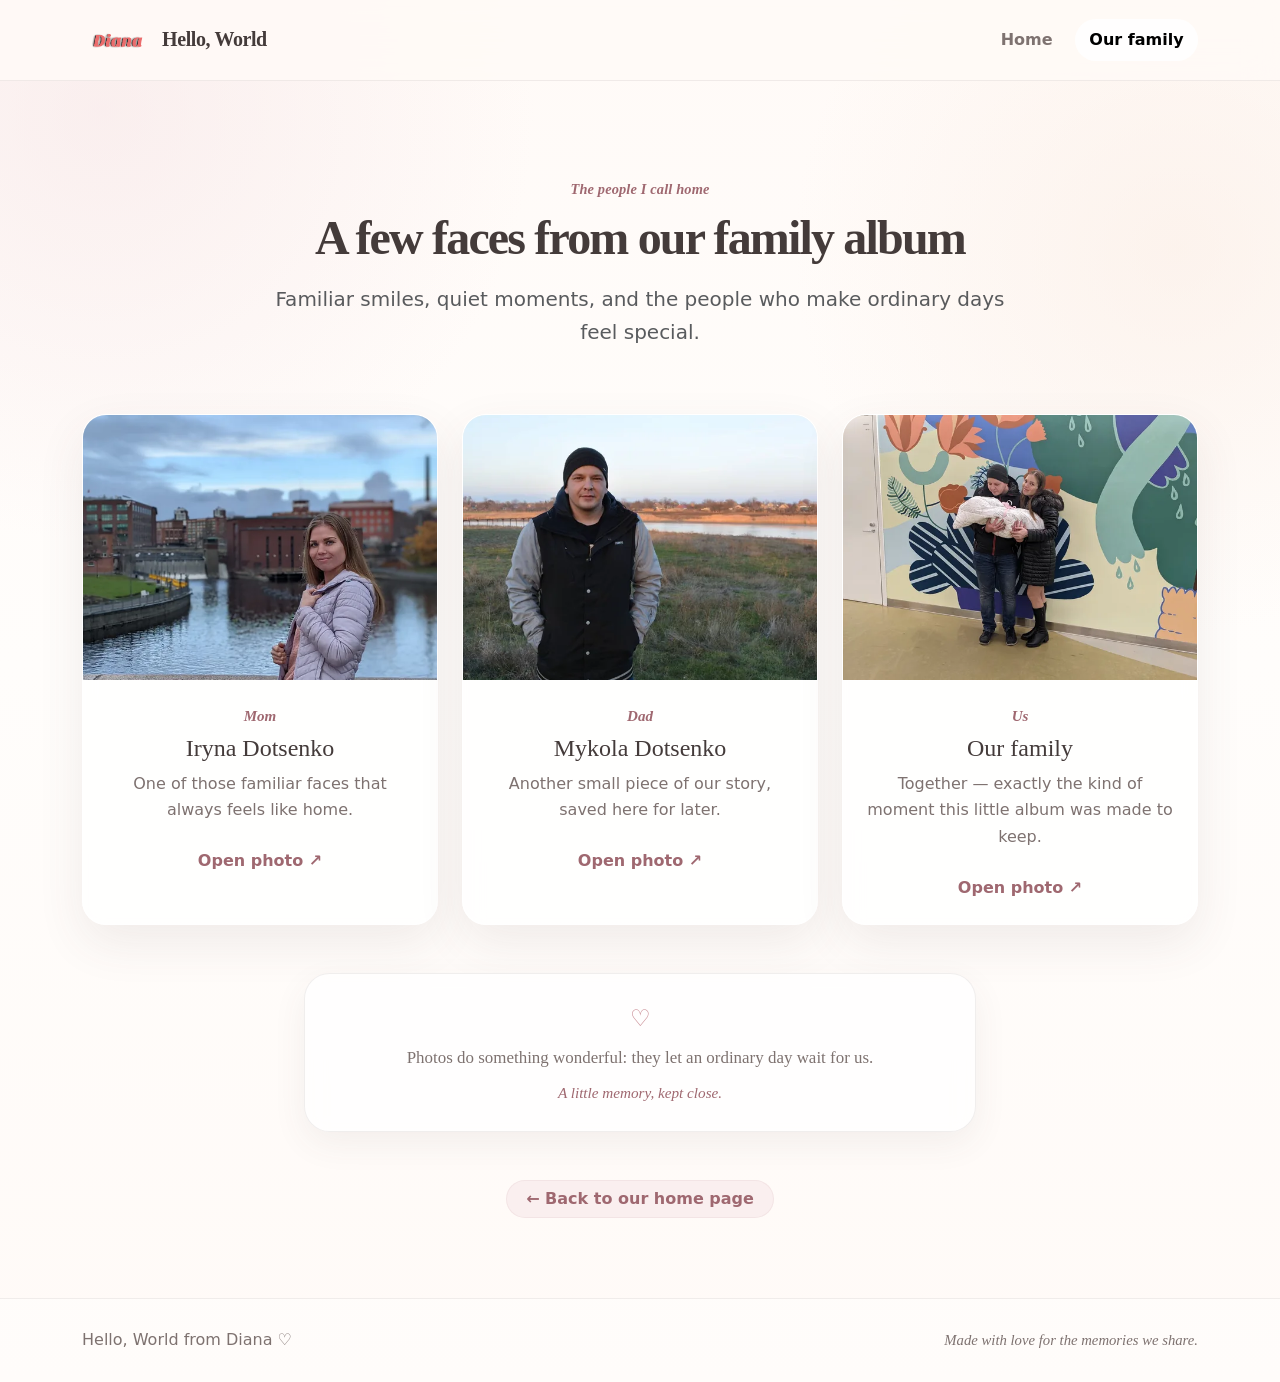
==== commit 0db4c317: "Serve responsive WebP images in the family gallery" ====
--- a/places.html
+++ b/places.html
@@ -108,13 +108,22 @@
                   rel="noopener noreferrer"
                   aria-label="Open a larger photo of Iryna in a new tab"
                 >
-                  <img
-                    class="family-image"
-                    src="img1.jpg"
-                    alt="Iryna, Diana's mother"
-                    loading="lazy"
-                    decoding="async"
-                  >
+                  <picture>
+                    <source
+                      type="image/webp"
+                      srcset="img1-600.webp 600w, img1-1200.webp 1200w"
+                      sizes="(max-width: 767px) calc(100vw - 3rem), (max-width: 1199px) calc(50vw - 2.5rem), 410px"
+                    >
+                    <img
+                      class="family-image"
+                      src="img1.jpg"
+                      alt="Iryna, Diana's mother"
+                      width="1200"
+                      height="1195"
+                      loading="lazy"
+                      decoding="async"
+                    >
+                  </picture>
                 </a>
                 <div class="family-card-body">
                   <p class="family-role mb-1">Mom</p>
@@ -145,13 +154,22 @@
                   rel="noopener noreferrer"
                   aria-label="Open a larger photo of Mykola in a new tab"
                 >
-                  <img
-                    class="family-image"
-                    src="img2.jpg"
-                    alt="Mykola, Diana's father"
-                    loading="lazy"
-                    decoding="async"
-                  >
+                  <picture>
+                    <source
+                      type="image/webp"
+                      srcset="img2-600.webp 600w, img2-1200.webp 1200w"
+                      sizes="(max-width: 767px) calc(100vw - 3rem), (max-width: 1199px) calc(50vw - 2.5rem), 410px"
+                    >
+                    <img
+                      class="family-image"
+                      src="img2.jpg"
+                      alt="Mykola, Diana's father"
+                      width="1200"
+                      height="1200"
+                      loading="lazy"
+                      decoding="async"
+                    >
+                  </picture>
                 </a>
                 <div class="family-card-body">
                   <p class="family-role mb-1">Dad</p>
@@ -182,13 +200,22 @@
                   rel="noopener noreferrer"
                   aria-label="Open a larger family photo in a new tab"
                 >
-                  <img
-                    class="family-image"
-                    src="img3.jpg"
-                    alt="Diana together with her parents"
-                    loading="lazy"
-                    decoding="async"
-                  >
+                  <picture>
+                    <source
+                      type="image/webp"
+                      srcset="img3-600.webp 600w, img3-1200.webp 1200w"
+                      sizes="(max-width: 767px) calc(100vw - 3rem), (max-width: 1199px) calc(50vw - 2.5rem), 410px"
+                    >
+                    <img
+                      class="family-image"
+                      src="img3.jpg"
+                      alt="Diana together with her parents"
+                      width="1200"
+                      height="900"
+                      loading="lazy"
+                      decoding="async"
+                    >
+                  </picture>
                 </a>
                 <div class="family-card-body">
                   <p class="family-role mb-1">Us</p>
--- a/styles.css
+++ b/styles.css
@@ -16,96 +16,486 @@
   --radius-lg: 2rem;
   --radius-md: 1.4rem;
 }
-html { scroll-behavior: smooth; }
+html {
+  scroll-behavior: smooth;
+}
 body {
   min-height: 100vh;
   margin: 0;
   color: var(--ink);
   background:
-    radial-gradient(circle at 8% 8%, rgba(245, 227, 229, 0.5), transparent 27rem),
-    radial-gradient(circle at 92% 18%, rgba(250, 236, 227, 0.55), transparent 24rem),
+    radial-gradient(
+      circle at 8% 8%,
+      rgba(245, 227, 229, 0.5),
+      transparent 27rem
+    ),
+    radial-gradient(
+      circle at 92% 18%,
+      rgba(250, 236, 227, 0.55),
+      transparent 24rem
+    ),
     linear-gradient(180deg, #fffaf7 0%, #fffdfb 48%, #fffaf7 100%);
-  font-family: Inter, ui-sans-serif, system-ui, -apple-system, BlinkMacSystemFont, "Segoe UI", sans-serif;
+  font-family:
+    Inter,
+    ui-sans-serif,
+    system-ui,
+    -apple-system,
+    BlinkMacSystemFont,
+    "Segoe UI",
+    sans-serif;
   line-height: 1.68;
 }
-h1,h2,.display-4,.display-5,.display-6 { font-family: Georgia, "Times New Roman", serif; font-weight: 600; }
-a { text-underline-offset: 0.2em; }
-img { max-width: 100%; }
-.skip-link { position: fixed; top: .75rem; left: .75rem; z-index: 2000; transform: translateY(-180%); border-radius: .75rem; padding: .65rem .9rem; color: #fff; background: var(--ink); text-decoration: none; }
-.skip-link:focus { transform: translateY(0); }
-:focus-visible { outline: 3px solid rgba(200,137,146,.42); outline-offset: 3px; }
-.site-header { position: relative; z-index: 20; border-bottom: 1px solid var(--line); background: rgba(255,250,247,.9); backdrop-filter: blur(16px); }
-.navbar { min-height: 5rem; }
-.navbar-brand { color: var(--ink); font-family: Georgia, "Times New Roman", serif; font-weight: 700; letter-spacing: -.02em; }
-.navbar-brand:hover,.navbar-brand:focus { color: var(--brand-dark); }
-.brand-mark { width: 4.5rem; height: 3rem; object-fit: contain; }
-.nav-link { border-radius: 999px; padding: .5rem .9rem !important; color: var(--muted); font-weight: 650; }
-.nav-link:hover,.nav-link:focus,.nav-link.active { color: var(--brand-dark); background: rgba(255,255,255,.82); }
-.hero-section { padding: clamp(2rem,6vw,5rem) 0; }
-.hero-card { position: relative; overflow: hidden; isolation: isolate; border: 1px solid rgba(255,255,255,.9); border-radius: var(--radius-lg); padding: clamp(1.6rem,4vw,4.3rem); background: rgba(255,254,253,.86); box-shadow: var(--shadow-lg); backdrop-filter: blur(16px); }
-.hero-decoration { position: absolute; z-index: -1; border-radius: 50%; pointer-events: none; filter: blur(2px); }
-.hero-decoration-one { top: -6rem; right: -5rem; width: 18rem; height: 18rem; background: rgba(245,227,229,.58); }
-.hero-decoration-two { bottom: -7rem; left: 26%; width: 16rem; height: 16rem; background: rgba(250,236,227,.5); }
-.hero-card h1,.page-intro h1,.section-heading h2,.story-section h2 { letter-spacing: -.038em; }
-.hero-copy { max-width: 40rem; color: var(--muted); }
-.eyebrow { color: var(--brand-dark); font-family: Georgia, "Times New Roman", serif; font-size: .9rem; font-style: italic; font-weight: 600; letter-spacing: .01em; }
-.hero-photo-wrap { position: relative; width: min(100%,29rem); aspect-ratio: 1; }
-.hero-photo-wrap::before { position: absolute; inset: -.85rem; z-index: -1; border-radius: 46% 54% 52% 48% / 49% 45% 55% 51%; background: linear-gradient(135deg,var(--brand-soft),var(--peach-soft)); content: ""; transform: rotate(-2deg); }
-.hero-photo-wrap::after { display: none; }
-.hero-photo { width: 100%; height: 100%; border: .38rem solid rgba(255,255,255,.95); border-radius: 44% 56% 48% 52% / 52% 44% 56% 48%; object-fit: cover; box-shadow: var(--shadow-md); }
-.photo-sticker { position: absolute; right: 0; bottom: 1.2rem; z-index: 2; transform: rotate(-2deg); border: 1px solid rgba(159,104,112,.08); border-radius: 999px; padding: .55rem .8rem; color: var(--brand-dark); background: rgba(255,255,255,.9); box-shadow: var(--shadow-sm); font-family: Georgia, "Times New Roman", serif; font-size: .95rem; font-style: italic; backdrop-filter: blur(10px); }
-.btn { border-radius: 999px; padding-inline: 1.2rem; font-weight: 700; }
-.btn-brand { border-color: var(--brand); color: #fff; background: var(--brand); box-shadow: 0 8px 18px rgba(200,137,146,.15); }
-.btn-brand:hover,.btn-brand:focus-visible { border-color: var(--brand-dark); color: #fff; background: var(--brand-dark); }
-.btn-soft { border-color: rgba(159,104,112,.08); color: var(--brand-dark); background: rgba(245,227,229,.5); }
-.btn-soft:hover,.btn-soft:focus-visible { border-color: rgba(159,104,112,.14); color: var(--brand-dark); background: rgba(245,227,229,.78); }
-.section-space { padding: 1rem 0 clamp(4rem,8vw,7rem); }
-.section-heading { max-width: 48rem; }
-.story-note { position: relative; border: 1px solid var(--line); border-radius: 1.6rem; padding: clamp(1.5rem,3vw,2.2rem); background: rgba(255,255,255,.72); box-shadow: var(--shadow-sm); backdrop-filter: blur(10px); }
-.story-note::before { position: absolute; top: -1rem; left: 1.6rem; color: rgba(200,137,146,.2); content: "“"; font-family: Georgia, "Times New Roman", serif; font-size: 5rem; line-height: 1; }
-.story-copy { position: relative; max-width: 44rem; color: var(--muted); font-size: clamp(1.05rem,2vw,1.2rem); }
-.story-signature { color: var(--brand-dark); font-family: Georgia, "Times New Roman", serif; font-style: italic; }
-.memory-grid { display: grid; grid-template-columns: 1.1fr .9fr; grid-template-rows: repeat(2,minmax(13rem,1fr)); gap: 1.1rem; max-width: 62rem; margin-inline: auto; }
-.memory-card { position: relative; display: block; overflow: hidden; min-height: 13rem; border: 1px solid rgba(255,255,255,.92); border-radius: 1.5rem; background: var(--surface); box-shadow: var(--shadow-md); }
-.memory-card:nth-child(1),.memory-card:nth-child(2),.memory-card:nth-child(3) { transform: none; }
-.memory-card-tall { grid-row: 1 / 3; }
-.memory-card img { width: 100%; height: 100%; object-fit: cover; transition: transform 220ms ease; }
-.memory-card::after { position: absolute; inset: 0; background: linear-gradient(to top,rgba(54,42,42,.18),transparent 50%); content: ""; }
-.memory-caption { position: absolute; bottom: .9rem; left: .9rem; z-index: 2; border-radius: 999px; padding: .35rem .65rem; color: #fff; background: rgba(68,59,58,.28); backdrop-filter: blur(10px); font-family: Georgia, "Times New Roman", serif; font-size: .92rem; font-style: italic; font-weight: 600; }
-.family-preview { display: flex; align-items: center; justify-content: space-between; gap: 2rem; border: 1px solid var(--line); border-radius: var(--radius-lg); padding: clamp(1.6rem,4vw,3rem); background: rgba(255,255,255,.72); box-shadow: var(--shadow-sm); backdrop-filter: blur(10px); }
-.page-intro { padding: clamp(3rem,8vw,6rem) 0 clamp(2rem,5vw,4rem); }
-.family-album-row { align-items: stretch; }
-.family-card { position: relative; overflow: hidden; border: 1px solid rgba(255,255,255,.94); border-radius: 1.5rem; background: rgba(255,255,255,.8); box-shadow: var(--shadow-md); backdrop-filter: blur(10px); }
-.family-card::before { display: none; }
-.family-card-left,.family-card-center,.family-card-right { transform: none; }
-.family-image-link { display: block; overflow: hidden; aspect-ratio: 4 / 3; background: var(--cream-soft); }
-.family-image { width: 100%; height: 100%; object-fit: cover; transition: transform 220ms ease; }
-.family-card-body { padding: 1.5rem 1.4rem 1.35rem; text-align: center; }
-.family-role { margin-bottom: .2rem; color: var(--brand-dark); font-family: Georgia, "Times New Roman", serif; font-size: .94rem; font-style: italic; font-weight: 600; }
-.family-memory { color: var(--muted); }
-.card-link { color: var(--brand-dark); font-weight: 700; text-decoration: none; }
-.card-link:hover,.card-link:focus { color: var(--ink); text-decoration: underline; }
-.album-note { position: relative; max-width: 42rem; border: 1px solid var(--line); border-radius: 1.6rem; padding: 1.6rem 2rem; color: var(--muted); background: rgba(255,255,255,.72); box-shadow: var(--shadow-sm); font-family: Georgia, "Times New Roman", serif; font-size: 1.06rem; text-align: center; backdrop-filter: blur(10px); }
-.album-note-heart { display: inline-block; margin-bottom: .35rem; color: var(--brand); font-size: 1.45rem; }
-.album-note-signature { color: var(--brand-dark); font-size: .95rem; font-style: italic; }
-.site-footer { margin-top: 2rem; border-top: 1px solid var(--line); padding: 1.75rem 0; color: var(--muted); background: rgba(255,255,255,.38); }
-.footer-meta { font-family: Georgia, "Times New Roman", serif; font-size: .92rem; font-style: italic; }
-@media (hover:hover) {
-  .family-card,.memory-card { transition: transform 180ms ease,box-shadow 180ms ease; }
-  .family-card:hover,.memory-card:hover { transform: translateY(-4px); box-shadow: var(--shadow-lg); }
-  .family-image-link:hover .family-image,.memory-card:hover img { transform: scale(1.02); }
-}
-@media (max-width:767.98px) {
-  .navbar-collapse { padding-top: .75rem; padding-bottom: .5rem; }
-  .hero-card { text-align: center; }
-  .hero-copy { margin-inline: auto; }
-  .photo-sticker { right: .2rem; }
-  .story-note { margin-top: .5rem; }
-  .memory-grid { grid-template-columns: 1fr; grid-template-rows: none; gap: 1rem; }
-  .memory-card,.memory-card-tall { grid-row: auto; min-height: 16rem; aspect-ratio: 4 / 3; }
-  .family-preview { align-items: stretch; flex-direction: column; }
-}
-@media (prefers-reduced-motion:reduce) {
-  html { scroll-behavior: auto; }
-  *,*::before,*::after { scroll-behavior: auto !important; transition-duration: .01ms !important; animation-duration: .01ms !important; animation-iteration-count: 1 !important; }
-}
+h1,
+h2,
+.display-4,
+.display-5,
+.display-6 {
+  font-family: Georgia, "Times New Roman", serif;
+  font-weight: 600;
+}
+a {
+  text-underline-offset: 0.2em;
+}
+img {
+  max-width: 100%;
+}
+.skip-link {
+  position: fixed;
+  top: 0.75rem;
+  left: 0.75rem;
+  z-index: 2000;
+  transform: translateY(-180%);
+  border-radius: 0.75rem;
+  padding: 0.65rem 0.9rem;
+  color: #fff;
+  background: var(--ink);
+  text-decoration: none;
+}
+.skip-link:focus {
+  transform: translateY(0);
+}
+:focus-visible {
+  outline: 3px solid rgba(200, 137, 146, 0.42);
+  outline-offset: 3px;
+}
+.site-header {
+  position: relative;
+  z-index: 20;
+  border-bottom: 1px solid var(--line);
+  background: rgba(255, 250, 247, 0.9);
+  backdrop-filter: blur(16px);
+}
+.navbar {
+  min-height: 5rem;
+}
+.navbar-brand {
+  color: var(--ink);
+  font-family: Georgia, "Times New Roman", serif;
+  font-weight: 700;
+  letter-spacing: -0.02em;
+}
+.navbar-brand:hover,
+.navbar-brand:focus {
+  color: var(--brand-dark);
+}
+.brand-mark {
+  width: 4.5rem;
+  height: 3rem;
+  object-fit: contain;
+}
+.nav-link {
+  border-radius: 999px;
+  padding: 0.5rem 0.9rem !important;
+  color: var(--muted);
+  font-weight: 650;
+}
+.nav-link:hover,
+.nav-link:focus,
+.nav-link.active {
+  color: var(--brand-dark);
+  background: rgba(255, 255, 255, 0.82);
+}
+.hero-section {
+  padding: clamp(2rem, 6vw, 5rem) 0;
+}
+.hero-card {
+  position: relative;
+  overflow: hidden;
+  isolation: isolate;
+  border: 1px solid rgba(255, 255, 255, 0.9);
+  border-radius: var(--radius-lg);
+  padding: clamp(1.6rem, 4vw, 4.3rem);
+  background: rgba(255, 254, 253, 0.86);
+  box-shadow: var(--shadow-lg);
+  backdrop-filter: blur(16px);
+}
+.hero-decoration {
+  position: absolute;
+  z-index: -1;
+  border-radius: 50%;
+  pointer-events: none;
+  filter: blur(2px);
+}
+.hero-decoration-one {
+  top: -6rem;
+  right: -5rem;
+  width: 18rem;
+  height: 18rem;
+  background: rgba(245, 227, 229, 0.58);
+}
+.hero-decoration-two {
+  bottom: -7rem;
+  left: 26%;
+  width: 16rem;
+  height: 16rem;
+  background: rgba(250, 236, 227, 0.5);
+}
+.hero-card h1,
+.page-intro h1,
+.section-heading h2,
+.story-section h2 {
+  letter-spacing: -0.038em;
+}
+.hero-copy {
+  max-width: 40rem;
+  color: var(--muted);
+}
+.eyebrow {
+  color: var(--brand-dark);
+  font-family: Georgia, "Times New Roman", serif;
+  font-size: 0.9rem;
+  font-style: italic;
+  font-weight: 600;
+  letter-spacing: 0.01em;
+}
+.hero-photo-wrap {
+  position: relative;
+  width: min(100%, 29rem);
+  aspect-ratio: 1;
+}
+.hero-photo-wrap::before {
+  position: absolute;
+  inset: -0.85rem;
+  z-index: -1;
+  border-radius: 46% 54% 52% 48% / 49% 45% 55% 51%;
+  background: linear-gradient(135deg, var(--brand-soft), var(--peach-soft));
+  content: "";
+  transform: rotate(-2deg);
+}
+.hero-photo-wrap::after {
+  display: none;
+}
+.hero-photo {
+  width: 100%;
+  height: 100%;
+  border: 0.38rem solid rgba(255, 255, 255, 0.95);
+  border-radius: 44% 56% 48% 52% / 52% 44% 56% 48%;
+  object-fit: cover;
+  box-shadow: var(--shadow-md);
+}
+.photo-sticker {
+  position: absolute;
+  right: 0;
+  bottom: 1.2rem;
+  z-index: 2;
+  transform: rotate(-2deg);
+  border: 1px solid rgba(159, 104, 112, 0.08);
+  border-radius: 999px;
+  padding: 0.55rem 0.8rem;
+  color: var(--brand-dark);
+  background: rgba(255, 255, 255, 0.9);
+  box-shadow: var(--shadow-sm);
+  font-family: Georgia, "Times New Roman", serif;
+  font-size: 0.95rem;
+  font-style: italic;
+  backdrop-filter: blur(10px);
+}
+.btn {
+  border-radius: 999px;
+  padding-inline: 1.2rem;
+  font-weight: 700;
+}
+.btn-brand {
+  border-color: var(--brand);
+  color: #fff;
+  background: var(--brand);
+  box-shadow: 0 8px 18px rgba(200, 137, 146, 0.15);
+}
+.btn-brand:hover,
+.btn-brand:focus-visible {
+  border-color: var(--brand-dark);
+  color: #fff;
+  background: var(--brand-dark);
+}
+.btn-soft {
+  border-color: rgba(159, 104, 112, 0.08);
+  color: var(--brand-dark);
+  background: rgba(245, 227, 229, 0.5);
+}
+.btn-soft:hover,
+.btn-soft:focus-visible {
+  border-color: rgba(159, 104, 112, 0.14);
+  color: var(--brand-dark);
+  background: rgba(245, 227, 229, 0.78);
+}
+.section-space {
+  padding: 1rem 0 clamp(4rem, 8vw, 7rem);
+}
+.section-heading {
+  max-width: 48rem;
+}
+.story-note {
+  position: relative;
+  border: 1px solid var(--line);
+  border-radius: 1.6rem;
+  padding: clamp(1.5rem, 3vw, 2.2rem);
+  background: rgba(255, 255, 255, 0.72);
+  box-shadow: var(--shadow-sm);
+  backdrop-filter: blur(10px);
+}
+.story-note::before {
+  position: absolute;
+  top: -1rem;
+  left: 1.6rem;
+  color: rgba(200, 137, 146, 0.2);
+  content: "“";
+  font-family: Georgia, "Times New Roman", serif;
+  font-size: 5rem;
+  line-height: 1;
+}
+.story-copy {
+  position: relative;
+  max-width: 44rem;
+  color: var(--muted);
+  font-size: clamp(1.05rem, 2vw, 1.2rem);
+}
+.story-signature {
+  color: var(--brand-dark);
+  font-family: Georgia, "Times New Roman", serif;
+  font-style: italic;
+}
+.memory-grid {
+  display: grid;
+  grid-template-columns: 1.1fr 0.9fr;
+  grid-template-rows: repeat(2, minmax(13rem, 1fr));
+  gap: 1.1rem;
+  max-width: 62rem;
+  margin-inline: auto;
+}
+.memory-card {
+  position: relative;
+  display: block;
+  overflow: hidden;
+  min-height: 13rem;
+  border: 1px solid rgba(255, 255, 255, 0.92);
+  border-radius: 1.5rem;
+  background: var(--surface);
+  box-shadow: var(--shadow-md);
+}
+.memory-card:nth-child(1),
+.memory-card:nth-child(2),
+.memory-card:nth-child(3) {
+  transform: none;
+}
+.memory-card-tall {
+  grid-row: 1 / 3;
+}
+.memory-card img {
+  width: 100%;
+  height: 100%;
+  object-fit: cover;
+  transition: transform 220ms ease;
+}
+.memory-card::after {
+  position: absolute;
+  inset: 0;
+  background: linear-gradient(to top, rgba(54, 42, 42, 0.18), transparent 50%);
+  content: "";
+}
+.memory-caption {
+  position: absolute;
+  bottom: 0.9rem;
+  left: 0.9rem;
+  z-index: 2;
+  border-radius: 999px;
+  padding: 0.35rem 0.65rem;
+  color: #fff;
+  background: rgba(68, 59, 58, 0.28);
+  backdrop-filter: blur(10px);
+  font-family: Georgia, "Times New Roman", serif;
+  font-size: 0.92rem;
+  font-style: italic;
+  font-weight: 600;
+}
+.family-preview {
+  display: flex;
+  align-items: center;
+  justify-content: space-between;
+  gap: 2rem;
+  border: 1px solid var(--line);
+  border-radius: var(--radius-lg);
+  padding: clamp(1.6rem, 4vw, 3rem);
+  background: rgba(255, 255, 255, 0.72);
+  box-shadow: var(--shadow-sm);
+  backdrop-filter: blur(10px);
+}
+.page-intro {
+  padding: clamp(3rem, 8vw, 6rem) 0 clamp(2rem, 5vw, 4rem);
+}
+.family-album-row {
+  align-items: stretch;
+}
+.family-card {
+  position: relative;
+  overflow: hidden;
+  border: 1px solid rgba(255, 255, 255, 0.94);
+  border-radius: 1.5rem;
+  background: rgba(255, 255, 255, 0.8);
+  box-shadow: var(--shadow-md);
+  backdrop-filter: blur(10px);
+}
+.family-card::before {
+  display: none;
+}
+.family-card-left,
+.family-card-center,
+.family-card-right {
+  transform: none;
+}
+.family-image-link {
+  display: block;
+  overflow: hidden;
+  aspect-ratio: 4 / 3;
+  background: var(--cream-soft);
+}
+.family-image {
+  width: 100%;
+  height: 100%;
+  object-fit: cover;
+  transition: transform 220ms ease;
+}
+.family-card-body {
+  padding: 1.5rem 1.4rem 1.35rem;
+  text-align: center;
+}
+.family-role {
+  margin-bottom: 0.2rem;
+  color: var(--brand-dark);
+  font-family: Georgia, "Times New Roman", serif;
+  font-size: 0.94rem;
+  font-style: italic;
+  font-weight: 600;
+}
+.family-memory {
+  color: var(--muted);
+}
+.card-link {
+  color: var(--brand-dark);
+  font-weight: 700;
+  text-decoration: none;
+}
+.card-link:hover,
+.card-link:focus {
+  color: var(--ink);
+  text-decoration: underline;
+}
+.album-note {
+  position: relative;
+  max-width: 42rem;
+  border: 1px solid var(--line);
+  border-radius: 1.6rem;
+  padding: 1.6rem 2rem;
+  color: var(--muted);
+  background: rgba(255, 255, 255, 0.72);
+  box-shadow: var(--shadow-sm);
+  font-family: Georgia, "Times New Roman", serif;
+  font-size: 1.06rem;
+  text-align: center;
+  backdrop-filter: blur(10px);
+}
+.album-note-heart {
+  display: inline-block;
+  margin-bottom: 0.35rem;
+  color: var(--brand);
+  font-size: 1.45rem;
+}
+.album-note-signature {
+  color: var(--brand-dark);
+  font-size: 0.95rem;
+  font-style: italic;
+}
+.site-footer {
+  margin-top: 2rem;
+  border-top: 1px solid var(--line);
+  padding: 1.75rem 0;
+  color: var(--muted);
+  background: rgba(255, 255, 255, 0.38);
+}
+.footer-meta {
+  font-family: Georgia, "Times New Roman", serif;
+  font-size: 0.92rem;
+  font-style: italic;
+}
+@media (hover: hover) {
+  .family-card,
+  .memory-card {
+    transition:
+      transform 180ms ease,
+      box-shadow 180ms ease;
+  }
+  .family-card:hover,
+  .memory-card:hover {
+    transform: translateY(-4px);
+    box-shadow: var(--shadow-lg);
+  }
+  .family-image-link:hover .family-image,
+  .memory-card:hover img {
+    transform: scale(1.02);
+  }
+}
+@media (max-width: 767.98px) {
+  .navbar-collapse {
+    padding-top: 0.75rem;
+    padding-bottom: 0.5rem;
+  }
+  .hero-card {
+    text-align: center;
+  }
+  .hero-copy {
+    margin-inline: auto;
+  }
+  .photo-sticker {
+    right: 0.2rem;
+  }
+  .story-note {
+    margin-top: 0.5rem;
+  }
+  .memory-grid {
+    grid-template-columns: 1fr;
+    grid-template-rows: none;
+    gap: 1rem;
+  }
+  .memory-card,
+  .memory-card-tall {
+    grid-row: auto;
+    min-height: 16rem;
+    aspect-ratio: 4 / 3;
+  }
+  .family-preview {
+    align-items: stretch;
+    flex-direction: column;
+  }
+}
+@media (prefers-reduced-motion: reduce) {
+  html {
+    scroll-behavior: auto;
+  }
+  *,
+  *::before,
+  *::after {
+    scroll-behavior: auto !important;
+    transition-duration: 0.01ms !important;
+    animation-duration: 0.01ms !important;
+    animation-iteration-count: 1 !important;
+  }
+}
